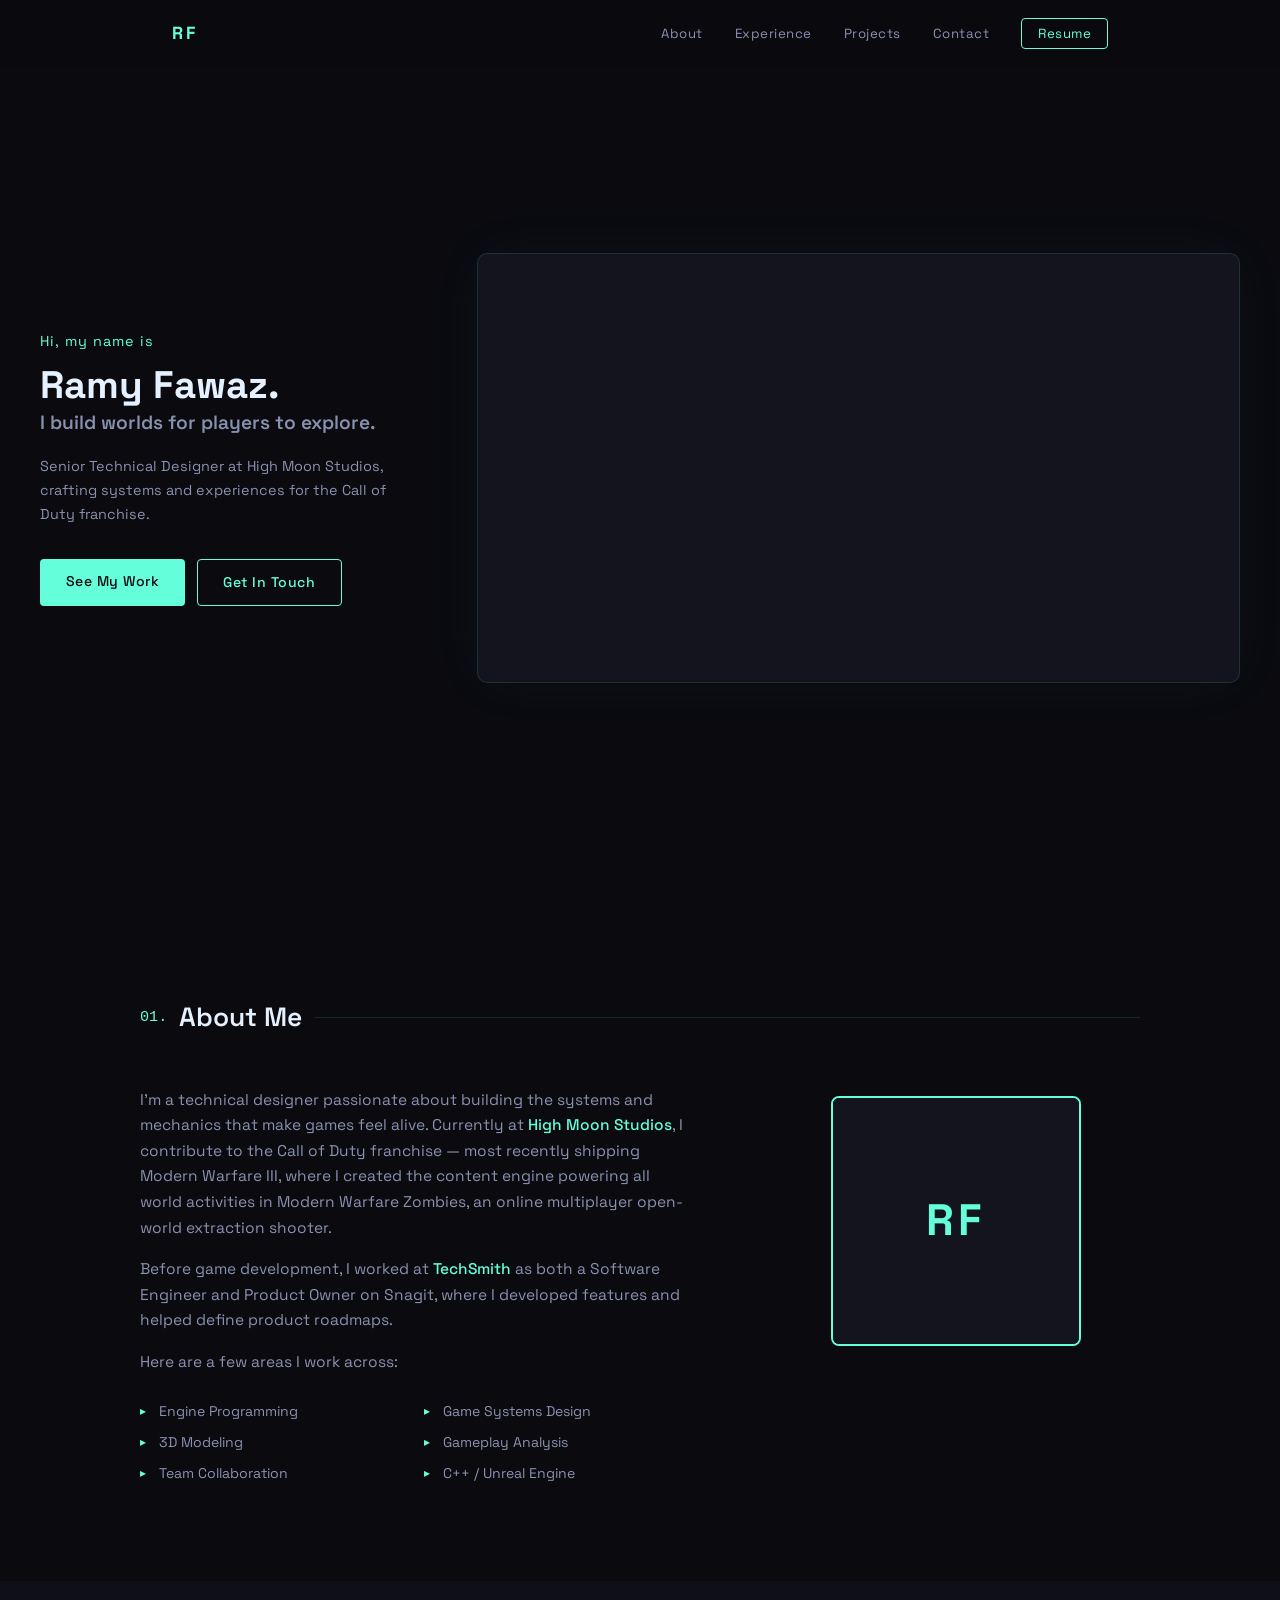
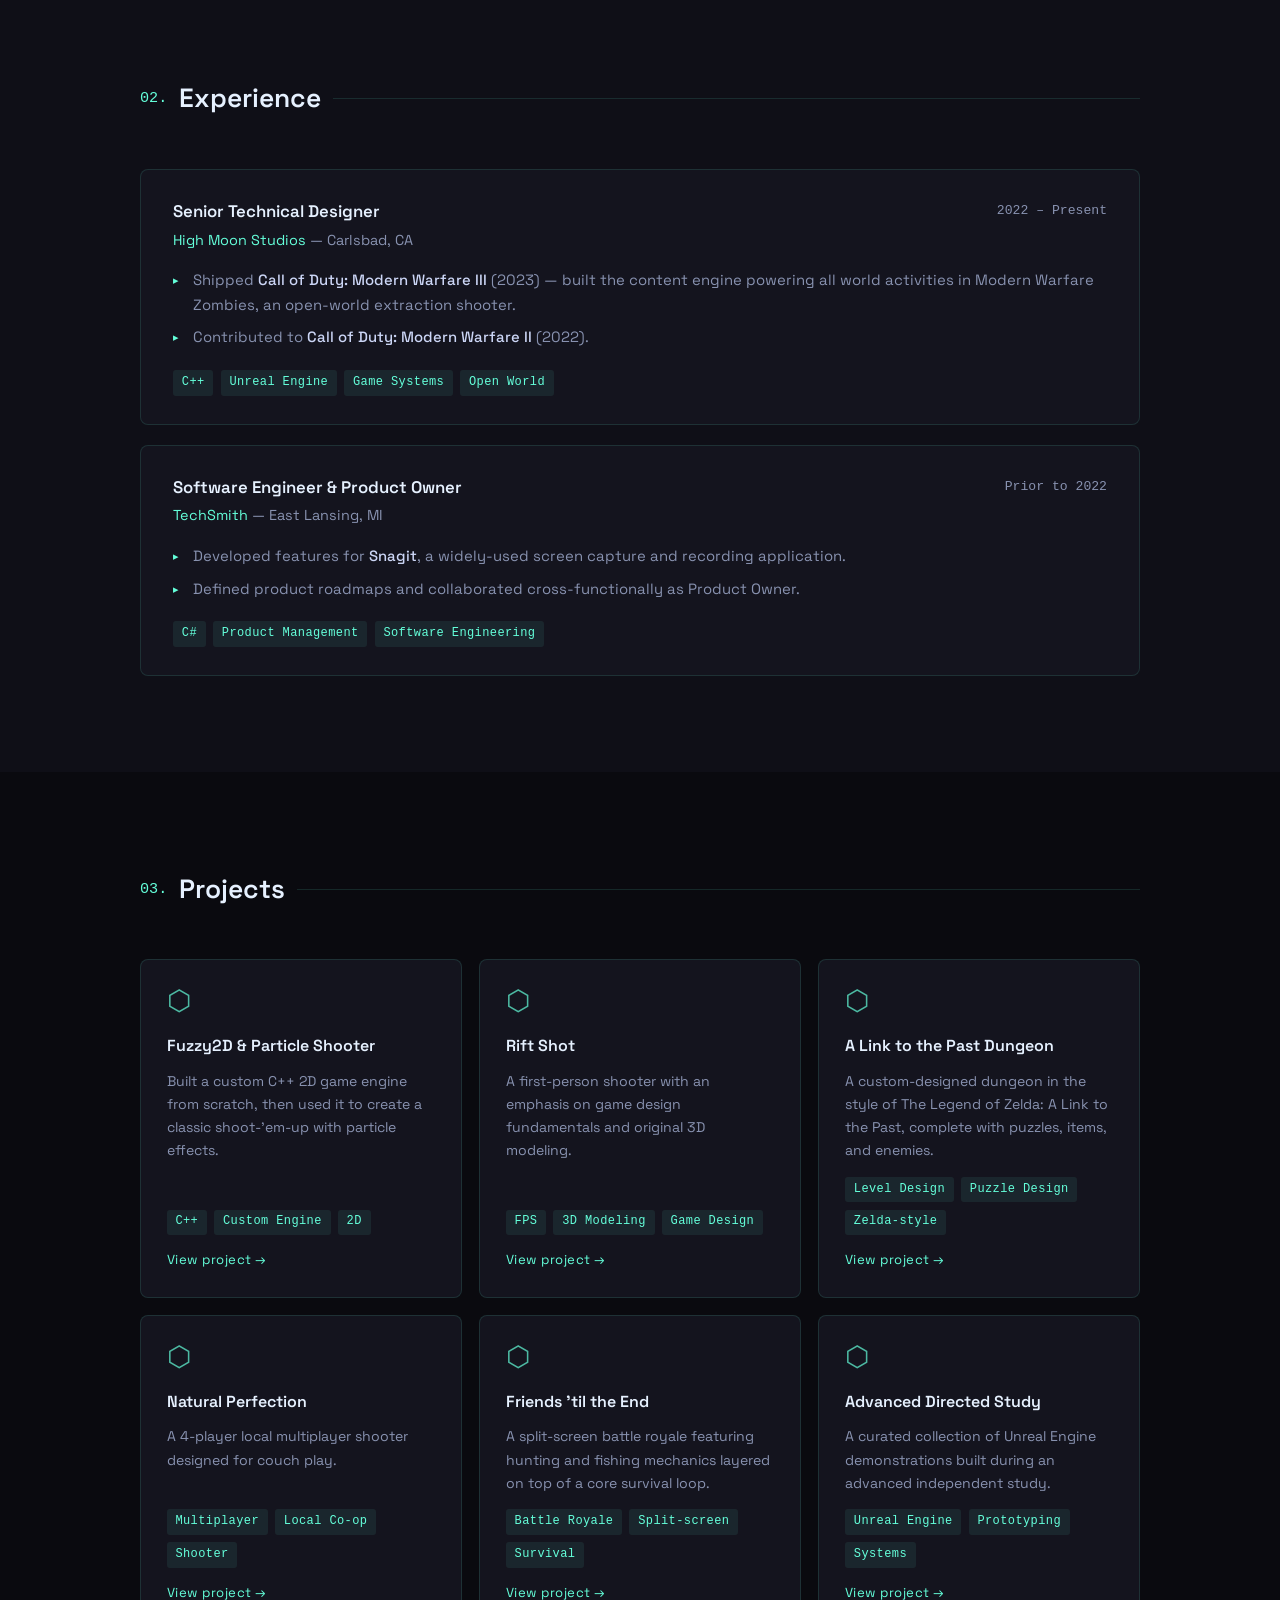
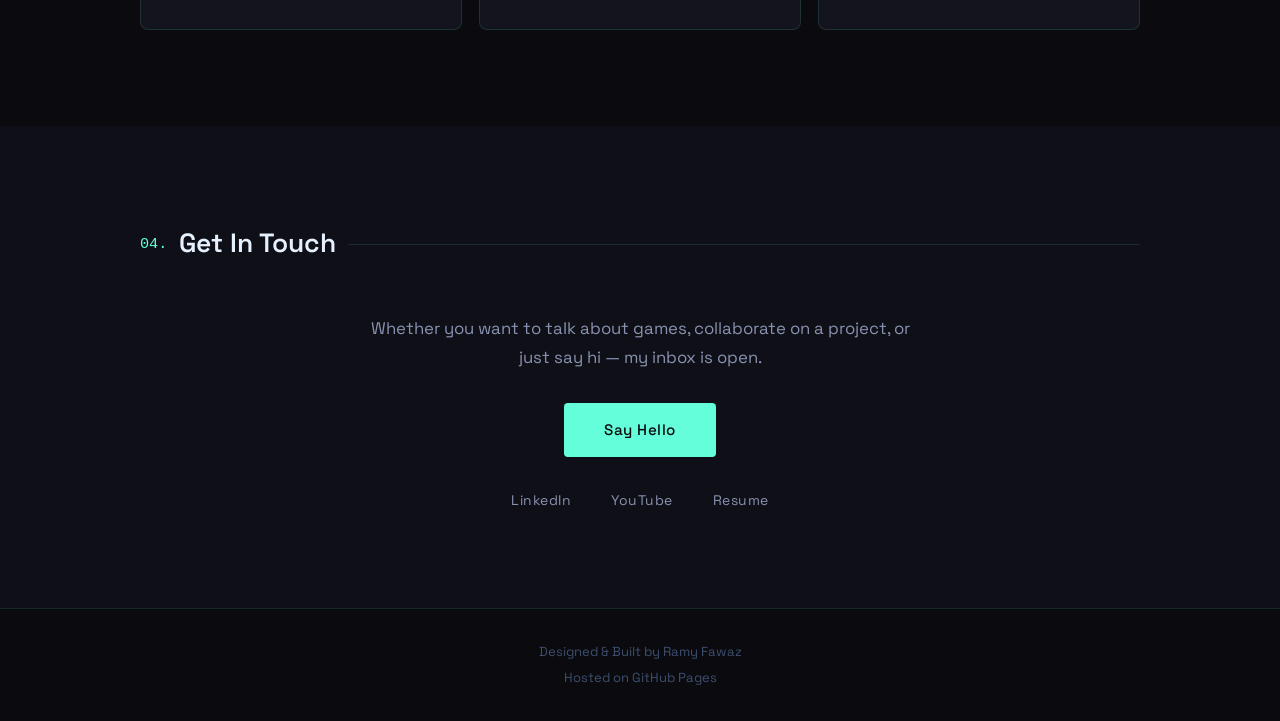
==== index.html @ c9adcb61 "Swap hero video to Link to the Past playthrough" ====
<!DOCTYPE html>
<html lang="en">
<head>
  <meta charset="UTF-8" />
  <meta name="viewport" content="width=device-width, initial-scale=1.0" />
  <title>Ramy Fawaz — Technical Designer</title>
  <meta name="description" content="Senior Technical Designer at High Moon Studios. Call of Duty franchise contributor. Game systems, technical design, and interactive experiences." />
  <link rel="preconnect" href="https://fonts.googleapis.com" />
  <link rel="preconnect" href="https://fonts.gstatic.com" crossorigin />
  <link href="https://fonts.googleapis.com/css2?family=Space+Grotesk:wght@300;400;500;600;700&display=swap" rel="stylesheet" />
  <link rel="stylesheet" href="style.css" />
</head>
<body>

  <!-- ===== NAV ===== -->
  <nav id="navbar">
    <div class="nav-inner">
      <a href="#hero" class="nav-logo">RF</a>
      <ul class="nav-links">
        <li><a href="#about">About</a></li>
        <li><a href="#experience">Experience</a></li>
        <li><a href="#projects">Projects</a></li>
        <li><a href="#contact">Contact</a></li>
        <li><a href="YOUR_RESUME_LINK_HERE" class="nav-resume" target="_blank" rel="noopener">Resume</a></li>
      </ul>
      <button class="nav-toggle" aria-label="Toggle navigation menu">
        <span></span><span></span><span></span>
      </button>
    </div>
  </nav>

  <!-- ===== HERO ===== -->
  <section id="hero">
    <div class="hero-inner">

      <div class="hero-text">
        <p class="hero-intro">Hi, my name is</p>
        <h1 class="hero-name">Ramy Fawaz.</h1>
        <h2 class="hero-tagline">I build worlds for players to explore.</h2>
        <p class="hero-bio">
          Senior Technical Designer at High Moon Studios, crafting systems and experiences
          for the Call of Duty franchise.
        </p>
        <div class="hero-cta">
          <a href="#projects" class="btn btn-primary">See My Work</a>
          <a href="#contact" class="btn btn-outline">Get In Touch</a>
        </div>
      </div>

      <div class="hero-video-wrap">
        <div class="video-embed-wrap">
          <iframe
            src="https://www.youtube.com/embed/9mqdk6py-Ig?autoplay=1&mute=1&loop=1&playlist=9mqdk6py-Ig&controls=0&rel=0&playsinline=1"
            allow="autoplay; encrypted-media"
            allowfullscreen
            frameborder="0"
            title="Game Reel">
          </iframe>
        </div>
      </div>

    </div>
  </section>

  <!-- ===== ABOUT ===== -->
  <section id="about">
    <div class="container">
      <h2 class="section-title"><span class="section-num">01.</span> About Me</h2>
      <div class="about-grid">
        <div class="about-text">
          <p>
            I'm a technical designer passionate about building the systems and mechanics
            that make games feel alive. Currently at <strong>High Moon Studios</strong>,
            I contribute to the Call of Duty franchise — most recently shipping
            Modern Warfare III, where I created the content engine powering all world
            activities in Modern Warfare Zombies, an online multiplayer open-world
            extraction shooter.
          </p>
          <p>
            Before game development, I worked at <strong>TechSmith</strong> as both a
            Software Engineer and Product Owner on Snagit, where I developed features
            and helped define product roadmaps.
          </p>
          <p>Here are a few areas I work across:</p>
          <ul class="skills-list">
            <li>Engine Programming</li>
            <li>Game Systems Design</li>
            <li>3D Modeling</li>
            <li>Gameplay Analysis</li>
            <li>Team Collaboration</li>
            <li>C++ / Unreal Engine</li>
          </ul>
        </div>
        <div class="about-image-wrap">
          <div class="image-frame">
            <!-- Replace src with your actual photo path, e.g. images/profile.jpg -->
            <div class="image-fallback">RF</div>
          </div>
        </div>
      </div>
    </div>
  </section>

  <!-- ===== EXPERIENCE ===== -->
  <section id="experience">
    <div class="container">
      <h2 class="section-title"><span class="section-num">02.</span> Experience</h2>
      <div class="experience-list">

        <div class="experience-card">
          <div class="exp-header">
            <div>
              <h3 class="exp-title">Senior Technical Designer</h3>
              <p class="exp-company">High Moon Studios <span class="exp-location">— Carlsbad, CA</span></p>
            </div>
            <span class="exp-date">2022 – Present</span>
          </div>
          <ul class="exp-details">
            <li>
              Shipped <strong>Call of Duty: Modern Warfare III</strong> (2023) — built the content
              engine powering all world activities in Modern Warfare Zombies, an open-world
              extraction shooter.
            </li>
            <li>
              Contributed to <strong>Call of Duty: Modern Warfare II</strong> (2022).
            </li>
          </ul>
          <div class="exp-tags">
            <span>C++</span>
            <span>Unreal Engine</span>
            <span>Game Systems</span>
            <span>Open World</span>
          </div>
        </div>

        <div class="experience-card">
          <div class="exp-header">
            <div>
              <h3 class="exp-title">Software Engineer &amp; Product Owner</h3>
              <p class="exp-company">TechSmith <span class="exp-location">— East Lansing, MI</span></p>
            </div>
            <span class="exp-date">Prior to 2022</span>
          </div>
          <ul class="exp-details">
            <li>
              Developed features for <strong>Snagit</strong>, a widely-used screen capture
              and recording application.
            </li>
            <li>
              Defined product roadmaps and collaborated cross-functionally as Product Owner.
            </li>
          </ul>
          <div class="exp-tags">
            <span>C#</span>
            <span>Product Management</span>
            <span>Software Engineering</span>
          </div>
        </div>

      </div>
    </div>
  </section>

  <!-- ===== PROJECTS ===== -->
  <section id="projects">
    <div class="container">
      <h2 class="section-title"><span class="section-num">03.</span> Projects</h2>
      <div class="projects-grid">

        <div class="project-card">
          <div class="project-top">
            <span class="project-icon">⬡</span>
          </div>
          <h3 class="project-title">Fuzzy2D &amp; Particle Shooter</h3>
          <p class="project-desc">
            Built a custom C++ 2D game engine from scratch, then used it to create a
            classic shoot-'em-up with particle effects.
          </p>
          <div class="project-tags">
            <span>C++</span><span>Custom Engine</span><span>2D</span>
          </div>
          <a href="projects/fuzzy2d.html" class="project-link">View project →</a>
        </div>

        <div class="project-card">
          <div class="project-top">
            <span class="project-icon">⬡</span>
          </div>
          <h3 class="project-title">Rift Shot</h3>
          <p class="project-desc">
            A first-person shooter with an emphasis on game design fundamentals
            and original 3D modeling.
          </p>
          <div class="project-tags">
            <span>FPS</span><span>3D Modeling</span><span>Game Design</span>
          </div>
          <a href="projects/rift-shot.html" class="project-link">View project →</a>
        </div>

        <div class="project-card">
          <div class="project-top">
            <span class="project-icon">⬡</span>
          </div>
          <h3 class="project-title">A Link to the Past Dungeon</h3>
          <p class="project-desc">
            A custom-designed dungeon in the style of The Legend of Zelda: A Link to the
            Past, complete with puzzles, items, and enemies.
          </p>
          <div class="project-tags">
            <span>Level Design</span><span>Puzzle Design</span><span>Zelda-style</span>
          </div>
          <a href="projects/link-to-the-past.html" class="project-link">View project →</a>
        </div>

        <div class="project-card">
          <div class="project-top">
            <span class="project-icon">⬡</span>
          </div>
          <h3 class="project-title">Natural Perfection</h3>
          <p class="project-desc">
            A 4-player local multiplayer shooter designed for couch play.
          </p>
          <div class="project-tags">
            <span>Multiplayer</span><span>Local Co-op</span><span>Shooter</span>
          </div>
          <a href="projects/natural-perfection.html" class="project-link">View project →</a>
        </div>

        <div class="project-card">
          <div class="project-top">
            <span class="project-icon">⬡</span>
          </div>
          <h3 class="project-title">Friends 'til the End</h3>
          <p class="project-desc">
            A split-screen battle royale featuring hunting and fishing mechanics layered
            on top of a core survival loop.
          </p>
          <div class="project-tags">
            <span>Battle Royale</span><span>Split-screen</span><span>Survival</span>
          </div>
          <a href="projects/friends-til-the-end.html" class="project-link">View project →</a>
        </div>

        <div class="project-card">
          <div class="project-top">
            <span class="project-icon">⬡</span>
          </div>
          <h3 class="project-title">Advanced Directed Study</h3>
          <p class="project-desc">
            A curated collection of Unreal Engine demonstrations built during an
            advanced independent study.
          </p>
          <div class="project-tags">
            <span>Unreal Engine</span><span>Prototyping</span><span>Systems</span>
          </div>
          <a href="projects/advanced-directed-study.html" class="project-link">View project →</a>
        </div>

      </div>
    </div>
  </section>

  <!-- ===== CONTACT ===== -->
  <section id="contact">
    <div class="container">
      <h2 class="section-title"><span class="section-num">04.</span> Get In Touch</h2>
      <div class="contact-inner">
        <p class="contact-text">
          Whether you want to talk about games, collaborate on a project, or just say
          hi — my inbox is open.
        </p>
        <a href="mailto:email@ramyfawaz.com" class="btn btn-primary btn-large">Say Hello</a>
        <div class="contact-links">
          <a href="YOUR_LINKEDIN_URL_HERE" target="_blank" rel="noopener">LinkedIn</a>
          <a href="YOUR_YOUTUBE_URL_HERE" target="_blank" rel="noopener">YouTube</a>
          <a href="YOUR_RESUME_LINK_HERE" target="_blank" rel="noopener">Resume</a>
        </div>
      </div>
    </div>
  </section>

  <!-- ===== FOOTER ===== -->
  <footer>
    <p>Designed &amp; Built by Ramy Fawaz</p>
    <p class="footer-sub">Hosted on GitHub Pages</p>
  </footer>

  <script src="script.js"></script>
</body>
</html>
---- style.css ----
/* ===== Reset & Base ===== */
*, *::before, *::after {
  box-sizing: border-box;
  margin: 0;
  padding: 0;
}

:root {
  --bg:           #0a0a0f;
  --bg-surface:   #0f0f17;
  --bg-card:      #14141e;
  --accent:       #64ffda;
  --accent-dim:   rgba(100, 255, 218, 0.08);
  --text-primary: #ccd6f6;
  --text-muted:   #8892b0;
  --text-dim:     #3d4f6e;
  --border:       rgba(100, 255, 218, 0.12);
  --font:         'Space Grotesk', sans-serif;
  --nav-h:        68px;
  --ease:         0.25s cubic-bezier(0.4, 0, 0.2, 1);
  --max-w:        1000px;
}

html {
  scroll-behavior: smooth;
}

body {
  background: var(--bg);
  color: var(--text-primary);
  font-family: var(--font);
  line-height: 1.65;
  -webkit-font-smoothing: antialiased;
}

a { color: inherit; text-decoration: none; }
ul { list-style: none; }

/* ===== Navbar ===== */
#navbar {
  position: fixed;
  inset: 0 0 auto 0;
  height: var(--nav-h);
  z-index: 200;
  background: rgba(10, 10, 15, 0.82);
  backdrop-filter: blur(14px);
  -webkit-backdrop-filter: blur(14px);
  border-bottom: 1px solid transparent;
  transition: border-color var(--ease);
}

#navbar.scrolled {
  border-bottom-color: var(--border);
}

.nav-inner {
  max-width: var(--max-w);
  margin: 0 auto;
  padding: 0 2rem;
  height: 100%;
  display: flex;
  align-items: center;
  justify-content: space-between;
}

.nav-logo {
  font-size: 1.1rem;
  font-weight: 700;
  color: var(--accent);
  letter-spacing: 3px;
}

.nav-links {
  display: flex;
  align-items: center;
  gap: 2rem;
}

.nav-links a {
  font-size: 0.83rem;
  color: var(--text-muted);
  letter-spacing: 0.5px;
  transition: color var(--ease);
}

.nav-links a:hover {
  color: var(--accent);
}

.nav-resume {
  border: 1px solid var(--accent) !important;
  color: var(--accent) !important;
  padding: 0.38rem 1rem;
  border-radius: 4px;
  transition: background var(--ease) !important;
}

.nav-resume:hover {
  background: var(--accent-dim) !important;
}

/* Mobile toggle */
.nav-toggle {
  display: none;
  flex-direction: column;
  gap: 5px;
  background: none;
  border: none;
  cursor: pointer;
  padding: 6px;
}

.nav-toggle span {
  display: block;
  width: 22px;
  height: 2px;
  background: var(--accent);
  border-radius: 2px;
  transition: var(--ease);
}

/* ===== Hero ===== */
#hero {
  min-height: 100vh;
  display: flex;
  align-items: center;
  padding: calc(var(--nav-h) + 3rem) 2rem 5rem;
}

.hero-inner {
  max-width: 1200px;
  margin: 0 auto;
  width: 100%;
  display: grid;
  grid-template-columns: 1fr 2fr;
  gap: 3.5rem;
  align-items: center;
}

.hero-intro {
  color: var(--accent);
  font-size: 0.9rem;
  font-weight: 400;
  margin-bottom: 0.75rem;
  letter-spacing: 1px;
}

.hero-name {
  font-size: clamp(1.75rem, 3vw, 2.75rem);
  font-weight: 700;
  color: #e6f1ff;
  line-height: 1.05;
  margin-bottom: 0.3rem;
}

.hero-tagline {
  font-size: clamp(0.95rem, 1.5vw, 1.25rem);
  font-weight: 600;
  color: var(--text-muted);
  line-height: 1.3;
  margin-bottom: 1.25rem;
}

.hero-bio {
  color: var(--text-muted);
  font-size: 0.9rem;
  margin-bottom: 2rem;
  line-height: 1.65;
}

.hero-cta {
  display: flex;
  gap: 0.75rem;
  flex-wrap: wrap;
}

/* Video panel */
.hero-video-wrap {
  border-radius: 10px;
  overflow: hidden;
  border: 1px solid var(--border);
  box-shadow: 0 0 60px rgba(100, 255, 218, 0.04);
  background: var(--bg-card);
}

.hero-video-wrap video {
  width: 100%;
  height: 100%;
  object-fit: cover;
  display: block;
}

.video-embed-wrap {
  position: relative;
  aspect-ratio: 16 / 9;
}

.video-embed-wrap iframe {
  position: absolute;
  inset: 0;
  width: 100%;
  height: 100%;
  border: none;
  display: block;
}

.video-placeholder {
  aspect-ratio: 16 / 9;
  display: flex;
  flex-direction: column;
  align-items: center;
  justify-content: center;
  gap: 0.75rem;
  background: repeating-linear-gradient(
    45deg,
    var(--bg-card),
    var(--bg-card) 10px,
    rgba(100, 255, 218, 0.015) 10px,
    rgba(100, 255, 218, 0.015) 20px
  );
}

.video-play-icon {
  font-size: 2.5rem;
  color: var(--accent);
  opacity: 0.4;
}

.video-label {
  color: var(--text-muted);
  font-size: 0.95rem;
  font-weight: 600;
  letter-spacing: 1px;
}

.video-sub {
  color: var(--text-dim);
  font-size: 0.75rem;
  font-family: monospace;
  letter-spacing: 1px;
}

/* ===== Buttons ===== */
.btn {
  display: inline-block;
  padding: 0.7rem 1.6rem;
  border-radius: 4px;
  font-family: var(--font);
  font-size: 0.88rem;
  font-weight: 500;
  letter-spacing: 0.5px;
  cursor: pointer;
  transition: all var(--ease);
}

.btn-primary {
  background: var(--accent);
  color: var(--bg);
}

.btn-primary:hover {
  background: transparent;
  color: var(--accent);
  box-shadow: inset 0 0 0 1px var(--accent);
}

.btn-outline {
  border: 1px solid var(--accent);
  color: var(--accent);
}

.btn-outline:hover {
  background: var(--accent-dim);
}

.btn-large {
  padding: 0.9rem 2.5rem;
  font-size: 0.95rem;
}

/* ===== Section scaffold ===== */
section {
  padding: 6rem 2rem;
}

.container {
  max-width: var(--max-w);
  margin: 0 auto;
}

.section-title {
  font-size: 1.65rem;
  font-weight: 600;
  color: #e6f1ff;
  margin-bottom: 3rem;
  display: flex;
  align-items: center;
  gap: 0.75rem;
  white-space: nowrap;
}

.section-title::after {
  content: '';
  display: block;
  height: 1px;
  background: var(--border);
  flex: 1;
  min-width: 60px;
}

.section-num {
  color: var(--accent);
  font-size: 0.95rem;
  font-weight: 400;
  font-family: monospace;
}

/* ===== About ===== */
.about-grid {
  display: grid;
  grid-template-columns: 3fr 2fr;
  gap: 5rem;
  align-items: start;
}

.about-text p {
  color: var(--text-muted);
  margin-bottom: 1rem;
  font-size: 0.97rem;
}

.about-text strong {
  color: var(--accent);
  font-weight: 500;
}

.skills-list {
  display: grid;
  grid-template-columns: 1fr 1fr;
  gap: 0.5rem 1rem;
  margin-top: 1.5rem;
}

.skills-list li {
  color: var(--text-muted);
  font-size: 0.88rem;
  padding-left: 1.2rem;
  position: relative;
}

.skills-list li::before {
  content: '▸';
  color: var(--accent);
  position: absolute;
  left: 0;
  top: 2px;
  font-size: 0.72rem;
}

.about-image-wrap {
  display: flex;
  justify-content: center;
  padding-top: 0.5rem;
}

.image-frame {
  width: 250px;
  height: 250px;
  border-radius: 8px;
  border: 2px solid var(--accent);
  overflow: hidden;
  position: relative;
}

/* When you add a real photo: <img src="images/profile.jpg" alt="Ramy Fawaz" /> */
.image-frame img {
  width: 100%;
  height: 100%;
  object-fit: cover;
  display: block;
}

.image-fallback {
  width: 100%;
  height: 100%;
  display: flex;
  align-items: center;
  justify-content: center;
  background: var(--bg-card);
  font-size: 2.75rem;
  font-weight: 700;
  color: var(--accent);
  letter-spacing: 4px;
}

/* ===== Experience ===== */
#experience {
  background: var(--bg-surface);
}

.experience-list {
  display: flex;
  flex-direction: column;
  gap: 1.25rem;
}

.experience-card {
  background: var(--bg-card);
  border: 1px solid var(--border);
  border-radius: 8px;
  padding: 1.75rem 2rem;
  transition: border-color var(--ease), transform var(--ease);
}

.experience-card:hover {
  border-color: var(--accent);
  transform: translateY(-2px);
}

.exp-header {
  display: flex;
  justify-content: space-between;
  align-items: flex-start;
  gap: 1rem;
  margin-bottom: 1rem;
}

.exp-title {
  font-size: 1.05rem;
  font-weight: 600;
  color: #e6f1ff;
  margin-bottom: 0.2rem;
}

.exp-company {
  color: var(--accent);
  font-size: 0.9rem;
}

.exp-location {
  color: var(--text-muted);
}

.exp-date {
  color: var(--text-muted);
  font-size: 0.82rem;
  font-family: monospace;
  white-space: nowrap;
  flex-shrink: 0;
  padding-top: 2px;
}

.exp-details {
  margin-bottom: 1.25rem;
}

.exp-details li {
  color: var(--text-muted);
  font-size: 0.93rem;
  margin-bottom: 0.5rem;
  padding-left: 1.25rem;
  position: relative;
}

.exp-details li::before {
  content: '▸';
  color: var(--accent);
  position: absolute;
  left: 0;
  top: 3px;
  font-size: 0.7rem;
}

.exp-details strong {
  color: var(--text-primary);
  font-weight: 500;
}

.exp-tags,
.project-tags {
  display: flex;
  flex-wrap: wrap;
  gap: 0.45rem;
}

.exp-tags span,
.project-tags span {
  font-size: 0.75rem;
  color: var(--accent);
  background: var(--accent-dim);
  padding: 0.18rem 0.55rem;
  border-radius: 3px;
  font-family: monospace;
  letter-spacing: 0.4px;
}

/* ===== Projects ===== */
.projects-grid {
  display: grid;
  grid-template-columns: repeat(auto-fill, minmax(280px, 1fr));
  gap: 1.1rem;
}

.project-card {
  background: var(--bg-card);
  border: 1px solid var(--border);
  border-radius: 8px;
  padding: 1.6rem;
  display: flex;
  flex-direction: column;
  gap: 0.65rem;
  transition: border-color var(--ease), transform var(--ease);
}

.project-card:hover {
  border-color: var(--accent);
  transform: translateY(-4px);
}

.project-top {
  margin-bottom: 0.25rem;
}

.project-icon {
  font-size: 1.75rem;
  color: var(--accent);
  line-height: 1;
  opacity: 0.7;
}

.project-title {
  font-size: 1rem;
  font-weight: 600;
  color: #e6f1ff;
}

.project-desc {
  color: var(--text-muted);
  font-size: 0.88rem;
  line-height: 1.65;
  flex: 1;
}

.project-tags {
  margin-top: auto;
  padding-top: 0.25rem;
}

/* ===== Contact ===== */
#contact {
  background: var(--bg-surface);
}

.contact-inner {
  text-align: center;
  max-width: 540px;
  margin: 0 auto;
}

.contact-text {
  color: var(--text-muted);
  font-size: 1.05rem;
  margin-bottom: 2rem;
  line-height: 1.7;
}

.contact-links {
  display: flex;
  justify-content: center;
  gap: 2.5rem;
  margin-top: 2rem;
}

.contact-links a {
  color: var(--text-muted);
  font-size: 0.87rem;
  letter-spacing: 0.5px;
  transition: color var(--ease);
}

.contact-links a:hover {
  color: var(--accent);
}

/* ===== Footer ===== */
footer {
  text-align: center;
  padding: 2rem;
  border-top: 1px solid var(--border);
}

footer p {
  color: var(--text-dim);
  font-size: 0.82rem;
}

.footer-sub {
  margin-top: 0.3rem;
}

/* ===== Project card link ===== */
.project-link {
  display: inline-block;
  margin-top: 0.25rem;
  font-size: 0.82rem;
  color: var(--accent);
  letter-spacing: 0.5px;
  transition: opacity var(--ease);
}

.project-link:hover {
  opacity: 0.7;
}

/* ===== Project detail pages ===== */
.project-hero {
  padding: calc(var(--nav-h) + 4rem) 2rem 3rem;
  background: var(--bg-surface);
  border-bottom: 1px solid var(--border);
}

.back-link {
  display: inline-block;
  color: var(--accent);
  font-size: 0.85rem;
  margin-bottom: 1.5rem;
  transition: opacity var(--ease);
  letter-spacing: 0.3px;
}

.back-link:hover {
  opacity: 0.7;
}

.proj-hero-title {
  font-size: clamp(2rem, 6vw, 3.5rem);
  font-weight: 700;
  color: #e6f1ff;
  margin-bottom: 1rem;
  line-height: 1.1;
}

.project-body {
  padding: 4rem 2rem 6rem;
}

.proj-layout {
  display: grid;
  grid-template-columns: 1fr 260px;
  gap: 4rem;
  align-items: start;
}

.proj-section {
  margin-bottom: 3rem;
}

.proj-section h2 {
  font-size: 1.1rem;
  font-weight: 600;
  color: #e6f1ff;
  margin-bottom: 1rem;
  padding-bottom: 0.5rem;
  border-bottom: 1px solid var(--border);
}

.proj-section p {
  color: var(--text-muted);
  font-size: 0.97rem;
  margin-bottom: 0.75rem;
  line-height: 1.7;
}

.proj-section ul {
  list-style: none;
  display: flex;
  flex-direction: column;
  gap: 0.5rem;
}

.proj-section ul li {
  color: var(--text-muted);
  font-size: 0.93rem;
  padding-left: 1.2rem;
  position: relative;
}

.proj-section ul li::before {
  content: '▸';
  color: var(--accent);
  position: absolute;
  left: 0;
  top: 2px;
  font-size: 0.7rem;
}

/* Media placeholder */
.media-grid {
  display: grid;
  grid-template-columns: repeat(auto-fill, minmax(260px, 1fr));
  gap: 1rem;
}

.media-item {
  background: var(--bg-card);
  border: 1px dashed var(--border);
  border-radius: 6px;
  aspect-ratio: 16 / 9;
  display: flex;
  align-items: center;
  justify-content: center;
  color: var(--text-dim);
  font-size: 0.82rem;
  font-family: monospace;
}

/* Sidebar */
.proj-sidebar {
  position: sticky;
  top: calc(var(--nav-h) + 2rem);
}

.sidebar-block {
  background: var(--bg-card);
  border: 1px solid var(--border);
  border-radius: 8px;
  padding: 1.25rem 1.5rem;
  margin-bottom: 1rem;
}

.sidebar-block h3 {
  font-size: 0.78rem;
  font-weight: 600;
  color: var(--accent);
  text-transform: uppercase;
  letter-spacing: 1.5px;
  margin-bottom: 0.75rem;
}

.sidebar-block ul {
  display: flex;
  flex-direction: column;
  gap: 0.4rem;
}

.sidebar-block ul li {
  color: var(--text-muted);
  font-size: 0.88rem;
}

.sidebar-block ul li a {
  color: var(--text-muted);
  transition: color var(--ease);
}

.sidebar-block ul li a:hover {
  color: var(--accent);
}

.sidebar-tags {
  display: flex;
  flex-wrap: wrap;
  gap: 0.4rem;
}

@media (max-width: 768px) {
  .proj-layout {
    grid-template-columns: 1fr;
    gap: 2.5rem;
  }

  .proj-sidebar {
    position: static;
    order: -1;
  }
}

/* ===== Responsive ===== */
@media (max-width: 768px) {
  .nav-links {
    display: none;
    position: fixed;
    top: var(--nav-h);
    left: 0;
    right: 0;
    background: rgba(10, 10, 15, 0.97);
    flex-direction: column;
    padding: 2rem 1.5rem;
    gap: 1.5rem;
    border-bottom: 1px solid var(--border);
  }

  .nav-links.open {
    display: flex;
  }

  .nav-toggle {
    display: flex;
  }

  .about-grid {
    grid-template-columns: 1fr;
    gap: 2.5rem;
  }

  .about-image-wrap {
    order: -1;
  }

  .image-frame {
    width: 180px;
    height: 180px;
  }

  .exp-header {
    flex-direction: column;
    gap: 0.3rem;
  }

  section {
    padding: 4rem 1.5rem;
  }

  .hero-inner {
    grid-template-columns: 1fr;
    gap: 2rem;
  }

  .hero-video-wrap {
    order: -1;
  }

  #hero {
    padding-top: calc(var(--nav-h) + 2rem);
  }
}

@media (max-width: 480px) {
  .projects-grid {
    grid-template-columns: 1fr;
  }

  .skills-list {
    grid-template-columns: 1fr;
  }

  .contact-links {
    flex-wrap: wrap;
    gap: 1.25rem;
  }
}
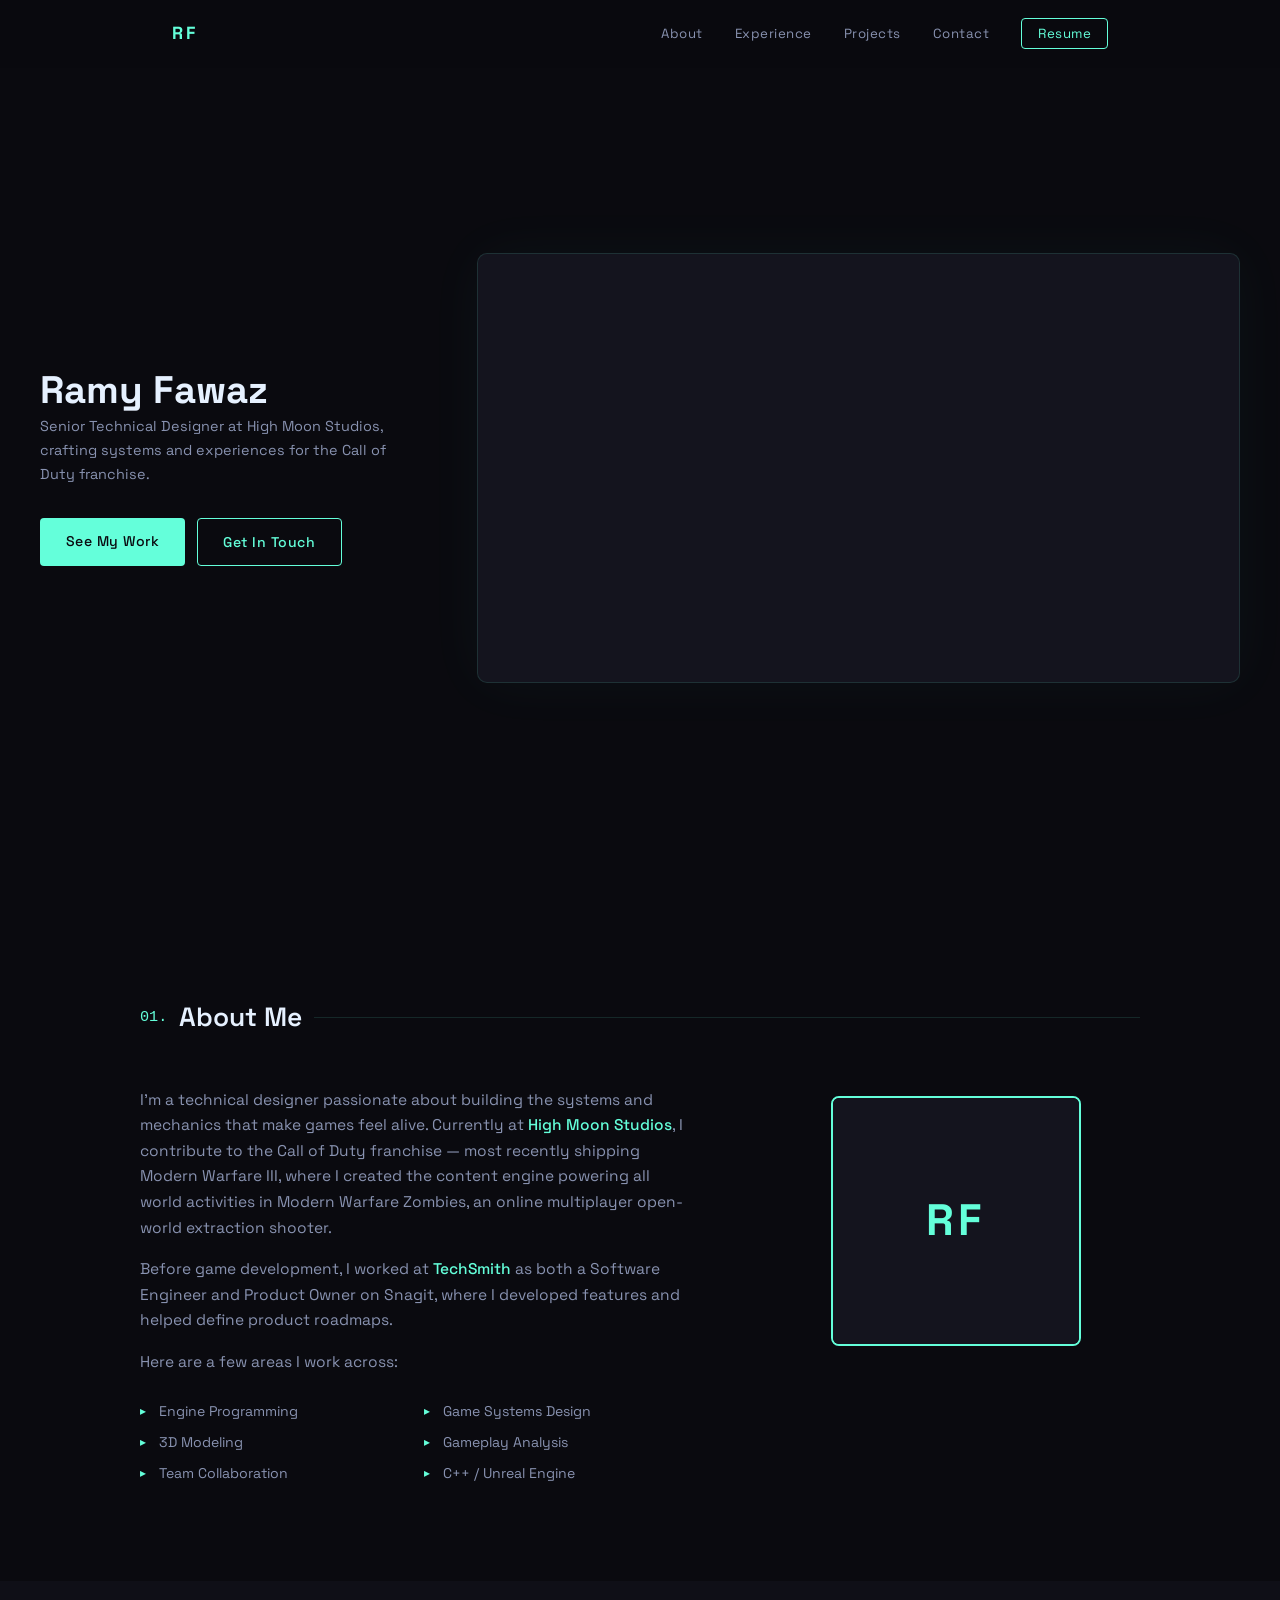
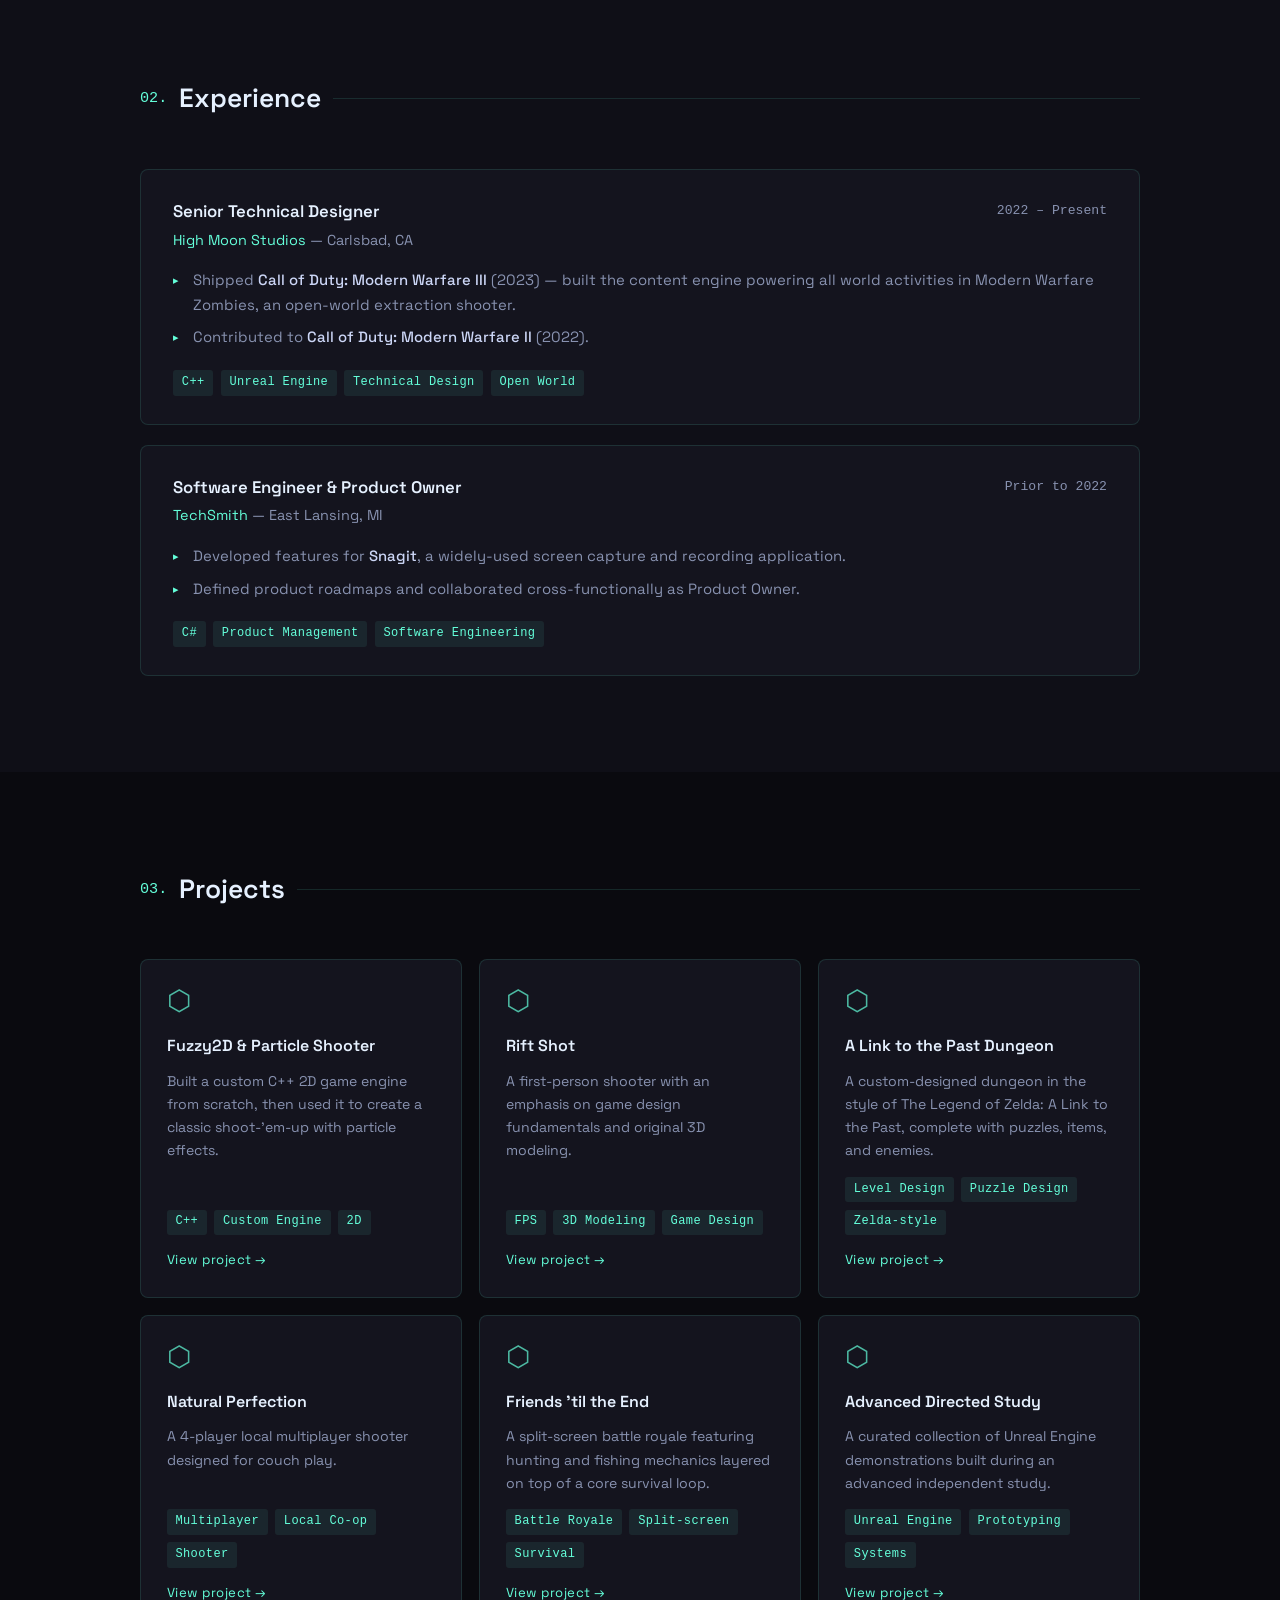
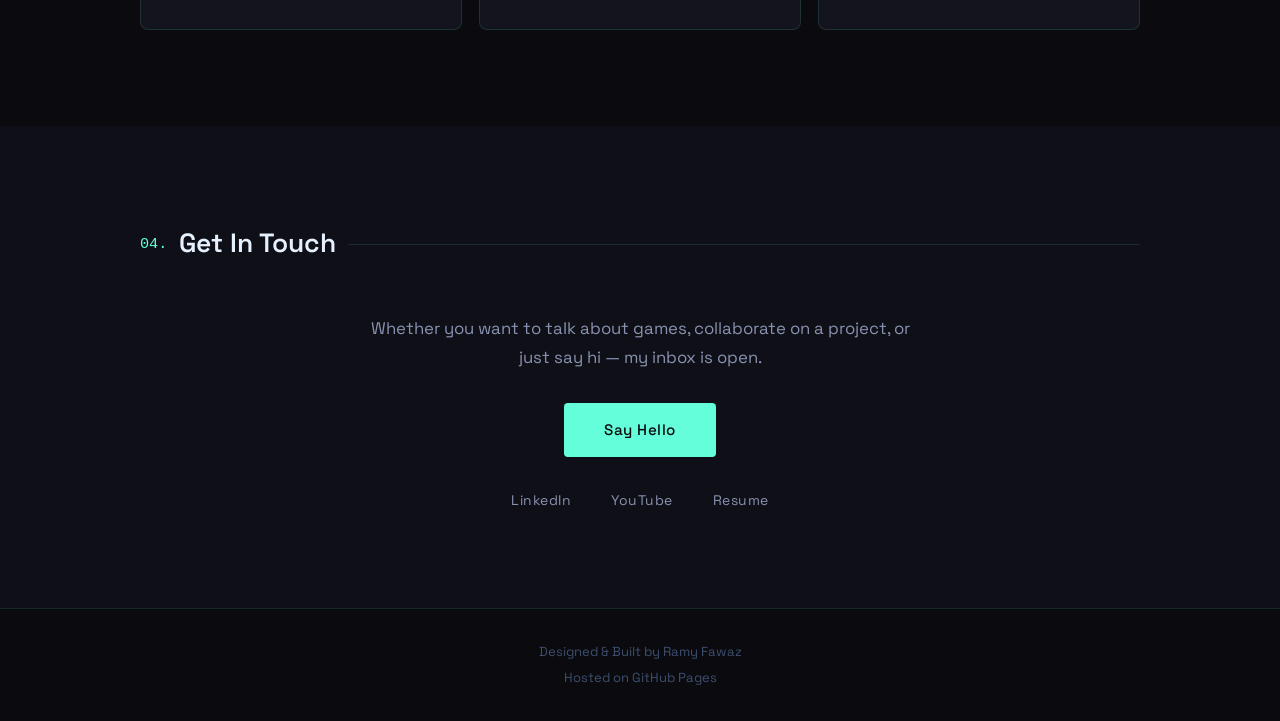
==== commit fdb995b9: "Add content.js for easy text editing, wire real links, remove hero intro/tagline" ====
--- a/index.html
+++ b/index.html
@@ -21,7 +21,7 @@
         <li><a href="#experience">Experience</a></li>
         <li><a href="#projects">Projects</a></li>
         <li><a href="#contact">Contact</a></li>
-        <li><a href="YOUR_RESUME_LINK_HERE" class="nav-resume" target="_blank" rel="noopener">Resume</a></li>
+        <li><a href="#" id="nav-resume" class="nav-resume" target="_blank" rel="noopener">Resume</a></li>
       </ul>
       <button class="nav-toggle" aria-label="Toggle navigation menu">
         <span></span><span></span><span></span>
@@ -34,13 +34,10 @@
     <div class="hero-inner">
 
       <div class="hero-text">
-        <p class="hero-intro">Hi, my name is</p>
-        <h1 class="hero-name">Ramy Fawaz.</h1>
-        <h2 class="hero-tagline">I build worlds for players to explore.</h2>
-        <p class="hero-bio">
-          Senior Technical Designer at High Moon Studios, crafting systems and experiences
-          for the Call of Duty franchise.
-        </p>
+        <p class="hero-intro" id="hero-intro"></p>
+        <h1 class="hero-name" id="hero-name"></h1>
+        <h2 class="hero-tagline" id="hero-tagline"></h2>
+        <p class="hero-bio" id="hero-bio"></p>
         <div class="hero-cta">
           <a href="#projects" class="btn btn-primary">See My Work</a>
           <a href="#contact" class="btn btn-outline">Get In Touch</a>
@@ -68,32 +65,12 @@
       <h2 class="section-title"><span class="section-num">01.</span> About Me</h2>
       <div class="about-grid">
         <div class="about-text">
-          <p>
-            I'm a technical designer passionate about building the systems and mechanics
-            that make games feel alive. Currently at <strong>High Moon Studios</strong>,
-            I contribute to the Call of Duty franchise — most recently shipping
-            Modern Warfare III, where I created the content engine powering all world
-            activities in Modern Warfare Zombies, an online multiplayer open-world
-            extraction shooter.
-          </p>
-          <p>
-            Before game development, I worked at <strong>TechSmith</strong> as both a
-            Software Engineer and Product Owner on Snagit, where I developed features
-            and helped define product roadmaps.
-          </p>
-          <p>Here are a few areas I work across:</p>
-          <ul class="skills-list">
-            <li>Engine Programming</li>
-            <li>Game Systems Design</li>
-            <li>3D Modeling</li>
-            <li>Gameplay Analysis</li>
-            <li>Team Collaboration</li>
-            <li>C++ / Unreal Engine</li>
-          </ul>
+          <div id="about-paragraphs"></div>
+          <ul class="skills-list" id="about-skills"></ul>
         </div>
         <div class="about-image-wrap">
           <div class="image-frame">
-            <!-- Replace src with your actual photo path, e.g. images/profile.jpg -->
+            <!-- Replace with: <img src="images/profile.jpg" alt="Ramy Fawaz" /> -->
             <div class="image-fallback">RF</div>
           </div>
         </div>
@@ -105,59 +82,7 @@
   <section id="experience">
     <div class="container">
       <h2 class="section-title"><span class="section-num">02.</span> Experience</h2>
-      <div class="experience-list">
-
-        <div class="experience-card">
-          <div class="exp-header">
-            <div>
-              <h3 class="exp-title">Senior Technical Designer</h3>
-              <p class="exp-company">High Moon Studios <span class="exp-location">— Carlsbad, CA</span></p>
-            </div>
-            <span class="exp-date">2022 – Present</span>
-          </div>
-          <ul class="exp-details">
-            <li>
-              Shipped <strong>Call of Duty: Modern Warfare III</strong> (2023) — built the content
-              engine powering all world activities in Modern Warfare Zombies, an open-world
-              extraction shooter.
-            </li>
-            <li>
-              Contributed to <strong>Call of Duty: Modern Warfare II</strong> (2022).
-            </li>
-          </ul>
-          <div class="exp-tags">
-            <span>C++</span>
-            <span>Unreal Engine</span>
-            <span>Game Systems</span>
-            <span>Open World</span>
-          </div>
-        </div>
-
-        <div class="experience-card">
-          <div class="exp-header">
-            <div>
-              <h3 class="exp-title">Software Engineer &amp; Product Owner</h3>
-              <p class="exp-company">TechSmith <span class="exp-location">— East Lansing, MI</span></p>
-            </div>
-            <span class="exp-date">Prior to 2022</span>
-          </div>
-          <ul class="exp-details">
-            <li>
-              Developed features for <strong>Snagit</strong>, a widely-used screen capture
-              and recording application.
-            </li>
-            <li>
-              Defined product roadmaps and collaborated cross-functionally as Product Owner.
-            </li>
-          </ul>
-          <div class="exp-tags">
-            <span>C#</span>
-            <span>Product Management</span>
-            <span>Software Engineering</span>
-          </div>
-        </div>
-
-      </div>
+      <div class="experience-list" id="experience-list"></div>
     </div>
   </section>
 
@@ -165,98 +90,7 @@
   <section id="projects">
     <div class="container">
       <h2 class="section-title"><span class="section-num">03.</span> Projects</h2>
-      <div class="projects-grid">
-
-        <div class="project-card">
-          <div class="project-top">
-            <span class="project-icon">⬡</span>
-          </div>
-          <h3 class="project-title">Fuzzy2D &amp; Particle Shooter</h3>
-          <p class="project-desc">
-            Built a custom C++ 2D game engine from scratch, then used it to create a
-            classic shoot-'em-up with particle effects.
-          </p>
-          <div class="project-tags">
-            <span>C++</span><span>Custom Engine</span><span>2D</span>
-          </div>
-          <a href="projects/fuzzy2d.html" class="project-link">View project →</a>
-        </div>
-
-        <div class="project-card">
-          <div class="project-top">
-            <span class="project-icon">⬡</span>
-          </div>
-          <h3 class="project-title">Rift Shot</h3>
-          <p class="project-desc">
-            A first-person shooter with an emphasis on game design fundamentals
-            and original 3D modeling.
-          </p>
-          <div class="project-tags">
-            <span>FPS</span><span>3D Modeling</span><span>Game Design</span>
-          </div>
-          <a href="projects/rift-shot.html" class="project-link">View project →</a>
-        </div>
-
-        <div class="project-card">
-          <div class="project-top">
-            <span class="project-icon">⬡</span>
-          </div>
-          <h3 class="project-title">A Link to the Past Dungeon</h3>
-          <p class="project-desc">
-            A custom-designed dungeon in the style of The Legend of Zelda: A Link to the
-            Past, complete with puzzles, items, and enemies.
-          </p>
-          <div class="project-tags">
-            <span>Level Design</span><span>Puzzle Design</span><span>Zelda-style</span>
-          </div>
-          <a href="projects/link-to-the-past.html" class="project-link">View project →</a>
-        </div>
-
-        <div class="project-card">
-          <div class="project-top">
-            <span class="project-icon">⬡</span>
-          </div>
-          <h3 class="project-title">Natural Perfection</h3>
-          <p class="project-desc">
-            A 4-player local multiplayer shooter designed for couch play.
-          </p>
-          <div class="project-tags">
-            <span>Multiplayer</span><span>Local Co-op</span><span>Shooter</span>
-          </div>
-          <a href="projects/natural-perfection.html" class="project-link">View project →</a>
-        </div>
-
-        <div class="project-card">
-          <div class="project-top">
-            <span class="project-icon">⬡</span>
-          </div>
-          <h3 class="project-title">Friends 'til the End</h3>
-          <p class="project-desc">
-            A split-screen battle royale featuring hunting and fishing mechanics layered
-            on top of a core survival loop.
-          </p>
-          <div class="project-tags">
-            <span>Battle Royale</span><span>Split-screen</span><span>Survival</span>
-          </div>
-          <a href="projects/friends-til-the-end.html" class="project-link">View project →</a>
-        </div>
-
-        <div class="project-card">
-          <div class="project-top">
-            <span class="project-icon">⬡</span>
-          </div>
-          <h3 class="project-title">Advanced Directed Study</h3>
-          <p class="project-desc">
-            A curated collection of Unreal Engine demonstrations built during an
-            advanced independent study.
-          </p>
-          <div class="project-tags">
-            <span>Unreal Engine</span><span>Prototyping</span><span>Systems</span>
-          </div>
-          <a href="projects/advanced-directed-study.html" class="project-link">View project →</a>
-        </div>
-
-      </div>
+      <div class="projects-grid" id="projects-grid"></div>
     </div>
   </section>
 
@@ -269,11 +103,11 @@
           Whether you want to talk about games, collaborate on a project, or just say
           hi — my inbox is open.
         </p>
-        <a href="mailto:email@ramyfawaz.com" class="btn btn-primary btn-large">Say Hello</a>
+        <a href="#" id="contact-email" class="btn btn-primary btn-large">Say Hello</a>
         <div class="contact-links">
-          <a href="YOUR_LINKEDIN_URL_HERE" target="_blank" rel="noopener">LinkedIn</a>
-          <a href="YOUR_YOUTUBE_URL_HERE" target="_blank" rel="noopener">YouTube</a>
-          <a href="YOUR_RESUME_LINK_HERE" target="_blank" rel="noopener">Resume</a>
+          <a href="#" id="contact-linkedin" target="_blank" rel="noopener">LinkedIn</a>
+          <a href="#" id="contact-youtube"  target="_blank" rel="noopener">YouTube</a>
+          <a href="#" id="contact-resume"   target="_blank" rel="noopener">Resume</a>
         </div>
       </div>
     </div>
@@ -285,6 +119,7 @@
     <p class="footer-sub">Hosted on GitHub Pages</p>
   </footer>
 
+  <script src="content.js"></script>
   <script src="script.js"></script>
 </body>
 </html>
--- a/style.css
+++ b/style.css
@@ -181,6 +181,7 @@
   border: 1px solid var(--border);
   box-shadow: 0 0 60px rgba(100, 255, 218, 0.04);
   background: var(--bg-card);
+  min-width: 0;
 }
 
 .hero-video-wrap video {
@@ -826,10 +827,6 @@
     gap: 2rem;
   }
 
-  .hero-video-wrap {
-    order: -1;
-  }
-
   #hero {
     padding-top: calc(var(--nav-h) + 2rem);
   }
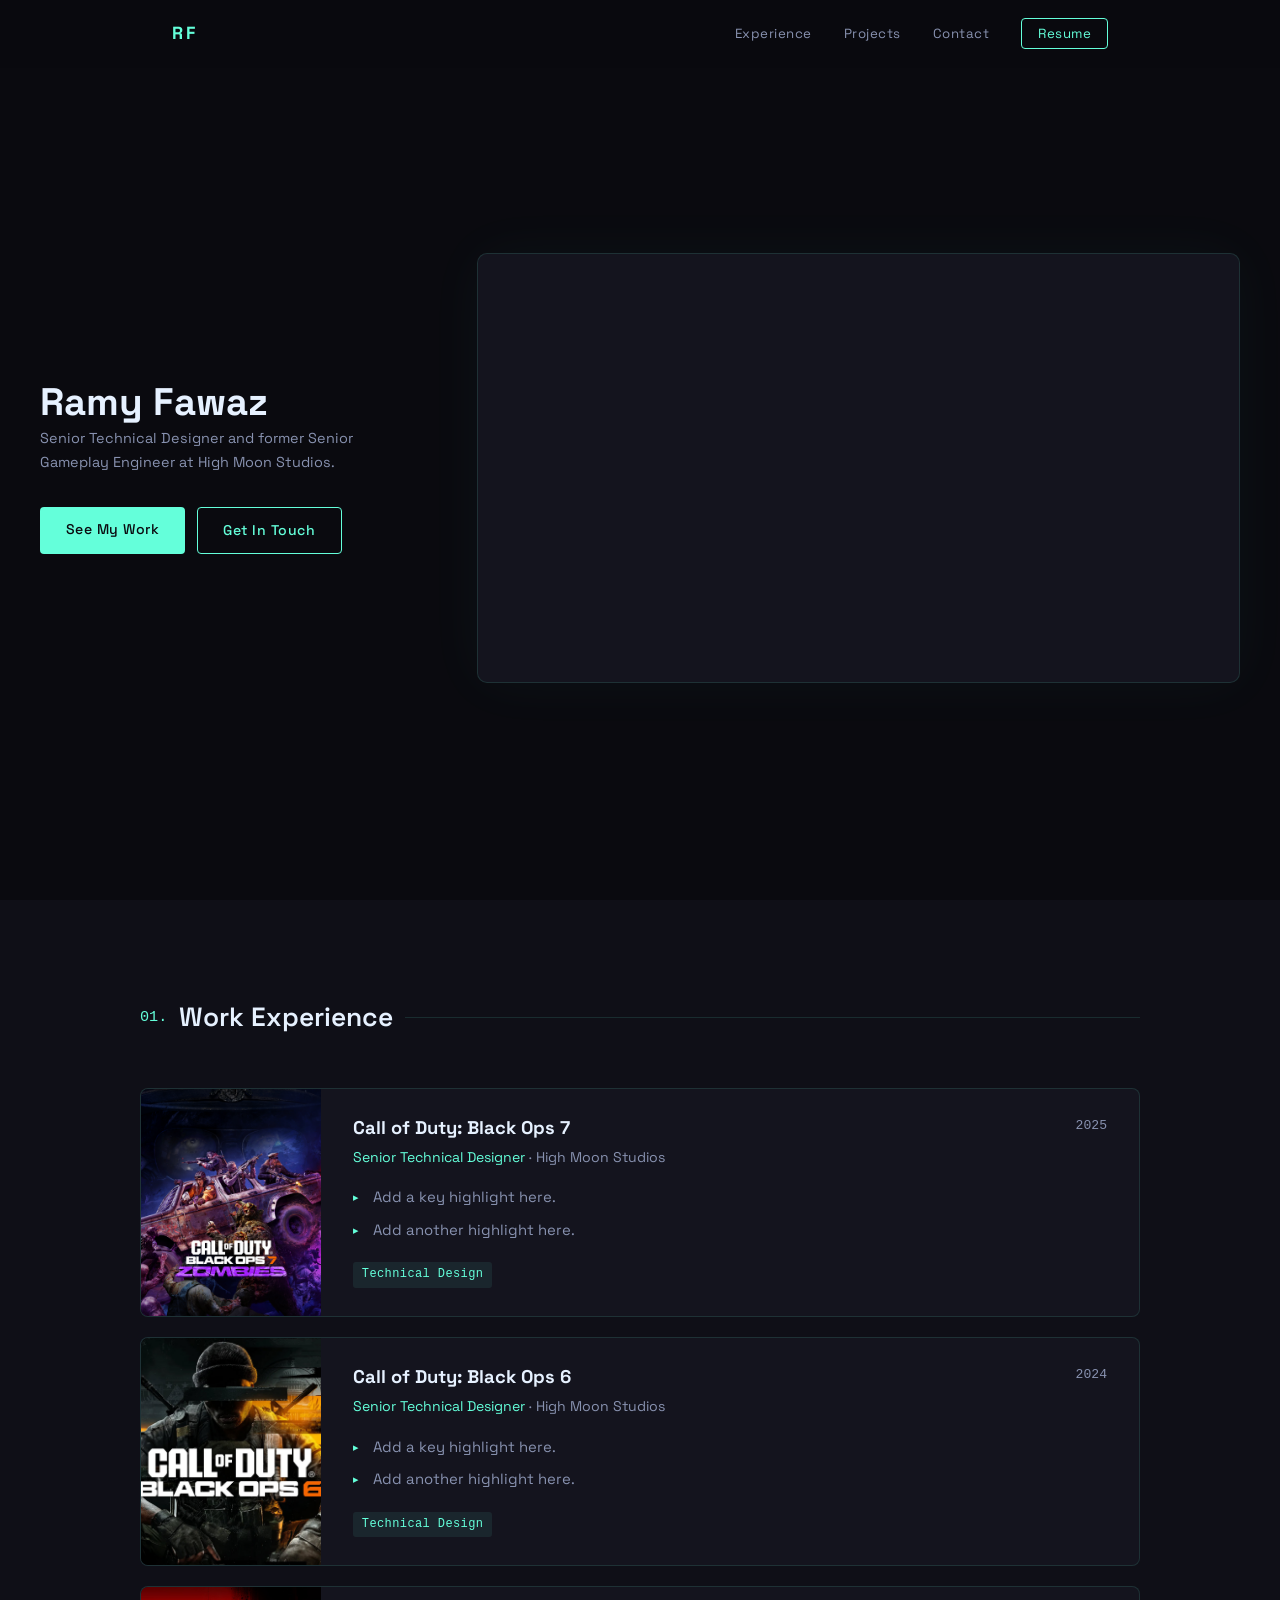
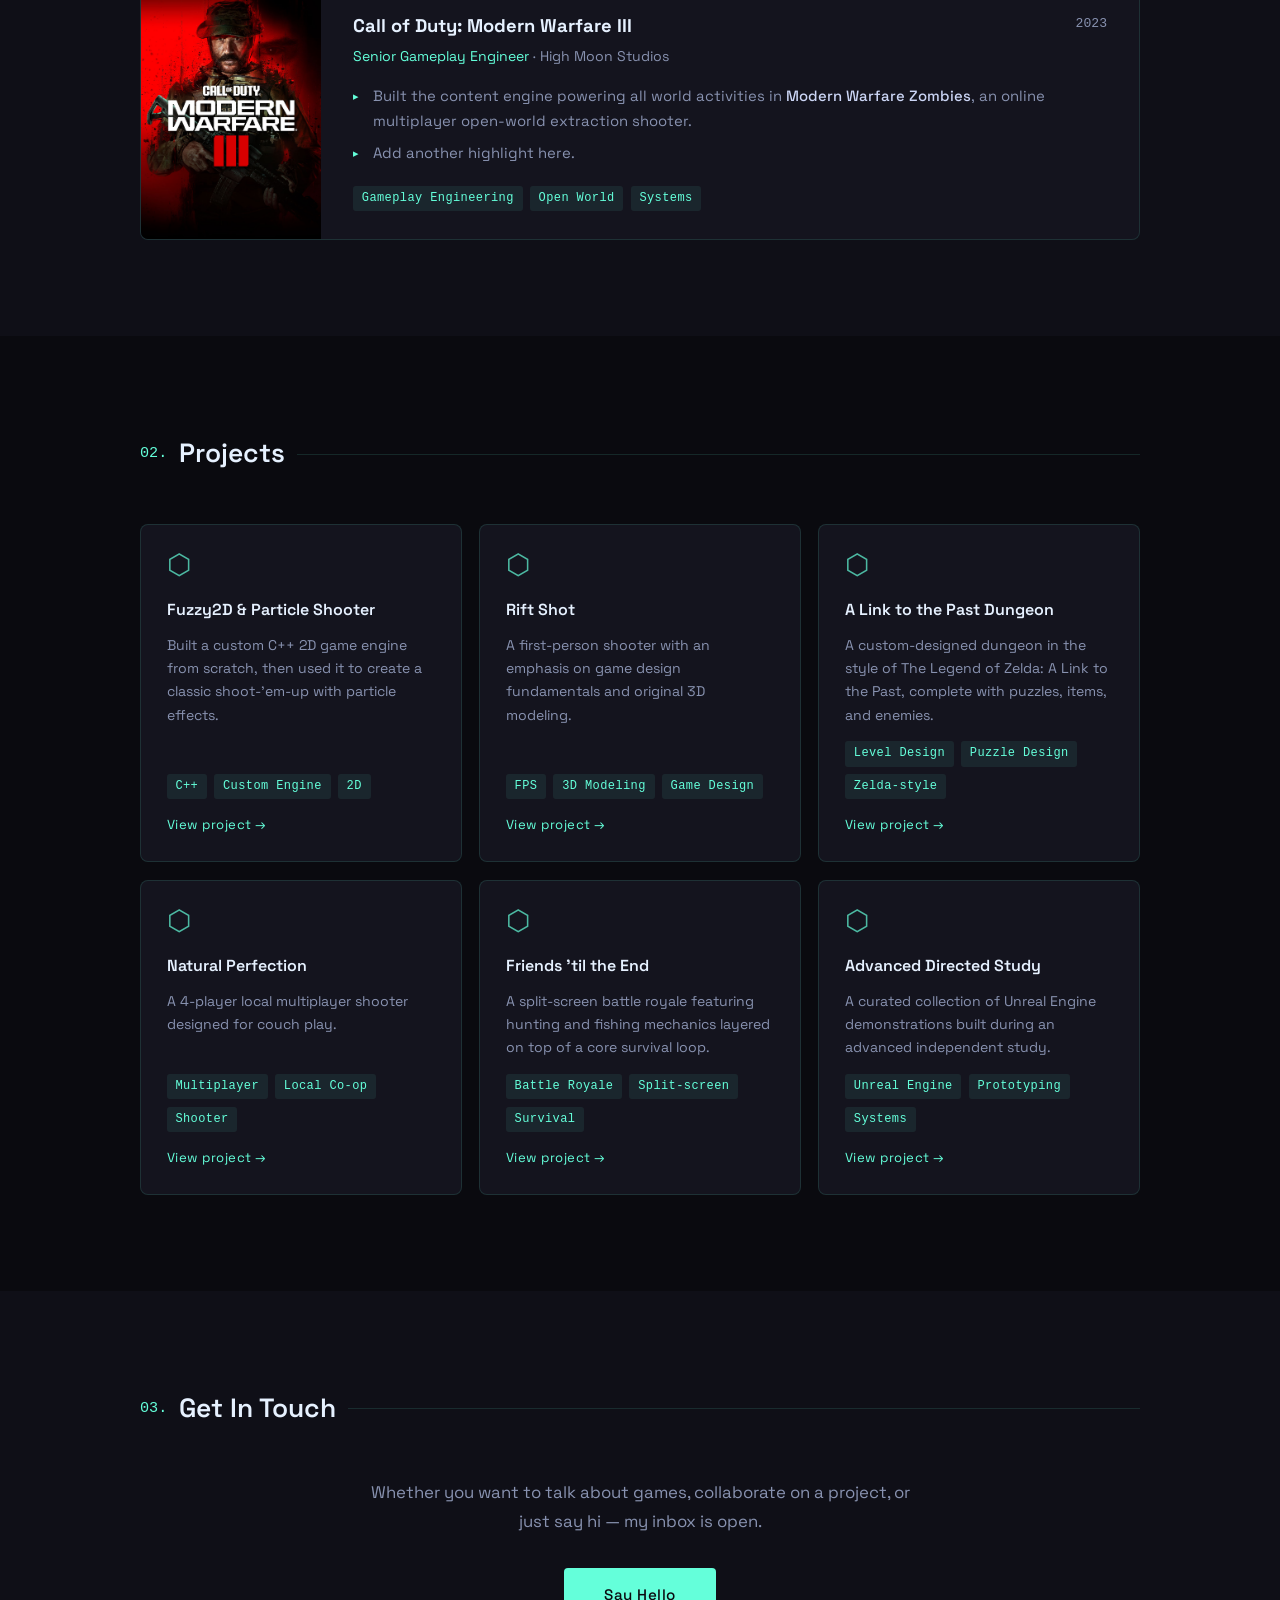
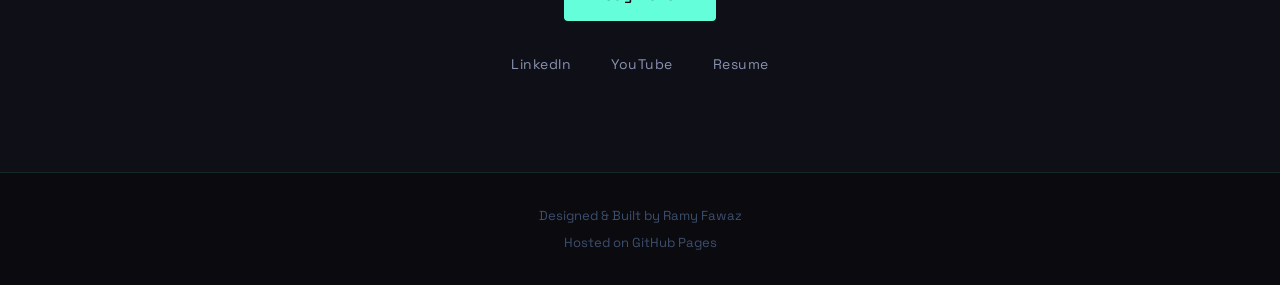
==== commit 9bbb0359: "Game-focused experience cards with key art, remove About section" ====
--- a/index.html
+++ b/index.html
@@ -17,7 +17,6 @@
     <div class="nav-inner">
       <a href="#hero" class="nav-logo">RF</a>
       <ul class="nav-links">
-        <li><a href="#about">About</a></li>
         <li><a href="#experience">Experience</a></li>
         <li><a href="#projects">Projects</a></li>
         <li><a href="#contact">Contact</a></li>
@@ -59,29 +58,10 @@
     </div>
   </section>
 
-  <!-- ===== ABOUT ===== -->
-  <section id="about">
-    <div class="container">
-      <h2 class="section-title"><span class="section-num">01.</span> About Me</h2>
-      <div class="about-grid">
-        <div class="about-text">
-          <div id="about-paragraphs"></div>
-          <ul class="skills-list" id="about-skills"></ul>
-        </div>
-        <div class="about-image-wrap">
-          <div class="image-frame">
-            <!-- Replace with: <img src="images/profile.jpg" alt="Ramy Fawaz" /> -->
-            <div class="image-fallback">RF</div>
-          </div>
-        </div>
-      </div>
-    </div>
-  </section>
-
   <!-- ===== EXPERIENCE ===== -->
   <section id="experience">
     <div class="container">
-      <h2 class="section-title"><span class="section-num">02.</span> Experience</h2>
+      <h2 class="section-title"><span class="section-num">01.</span> Work Experience</h2>
       <div class="experience-list" id="experience-list"></div>
     </div>
   </section>
@@ -89,7 +69,7 @@
   <!-- ===== PROJECTS ===== -->
   <section id="projects">
     <div class="container">
-      <h2 class="section-title"><span class="section-num">03.</span> Projects</h2>
+      <h2 class="section-title"><span class="section-num">02.</span> Projects</h2>
       <div class="projects-grid" id="projects-grid"></div>
     </div>
   </section>
@@ -97,7 +77,7 @@
   <!-- ===== CONTACT ===== -->
   <section id="contact">
     <div class="container">
-      <h2 class="section-title"><span class="section-num">04.</span> Get In Touch</h2>
+      <h2 class="section-title"><span class="section-num">03.</span> Get In Touch</h2>
       <div class="contact-inner">
         <p class="contact-text">
           Whether you want to talk about games, collaborate on a project, or just say
--- a/style.css
+++ b/style.css
@@ -409,13 +409,79 @@
   background: var(--bg-card);
   border: 1px solid var(--border);
   border-radius: 8px;
-  padding: 1.75rem 2rem;
+  overflow: hidden;
+  display: flex;
+  flex-direction: row;
   transition: border-color var(--ease), transform var(--ease);
 }
 
 .experience-card:hover {
   border-color: var(--accent);
   transform: translateY(-2px);
+}
+
+.exp-keyart {
+  width: 180px;
+  flex-shrink: 0;
+  overflow: hidden;
+}
+
+.exp-keyart img {
+  width: 100%;
+  height: 100%;
+  object-fit: cover;
+  display: block;
+  transition: transform 0.4s ease;
+}
+
+.experience-card:hover .exp-keyart img {
+  transform: scale(1.03);
+}
+
+.exp-keyart-placeholder {
+  width: 100%;
+  height: 100%;
+  min-height: 160px;
+  display: flex;
+  align-items: center;
+  justify-content: center;
+  background: repeating-linear-gradient(
+    45deg,
+    var(--bg-surface),
+    var(--bg-surface) 10px,
+    rgba(100, 255, 218, 0.02) 10px,
+    rgba(100, 255, 218, 0.02) 20px
+  );
+}
+
+.exp-keyart-placeholder span {
+  color: var(--text-dim);
+  font-size: 0.7rem;
+  font-family: monospace;
+  letter-spacing: 1px;
+  text-transform: uppercase;
+  writing-mode: vertical-rl;
+}
+
+.exp-body {
+  padding: 1.5rem 2rem 1.75rem;
+  flex: 1;
+  min-width: 0;
+}
+
+@media (max-width: 600px) {
+  .experience-card {
+    flex-direction: column;
+  }
+
+  .exp-keyart {
+    width: 100%;
+    height: 120px;
+  }
+
+  .exp-keyart-placeholder span {
+    writing-mode: horizontal-tb;
+  }
 }
 
 .exp-header {
@@ -426,19 +492,19 @@
   margin-bottom: 1rem;
 }
 
-.exp-title {
-  font-size: 1.05rem;
-  font-weight: 600;
+.exp-game {
+  font-size: 1.15rem;
+  font-weight: 700;
   color: #e6f1ff;
   margin-bottom: 0.2rem;
 }
 
+.exp-role {
+  color: var(--accent);
+  font-size: 0.88rem;
+}
+
 .exp-company {
-  color: var(--accent);
-  font-size: 0.9rem;
-}
-
-.exp-location {
   color: var(--text-muted);
 }
 
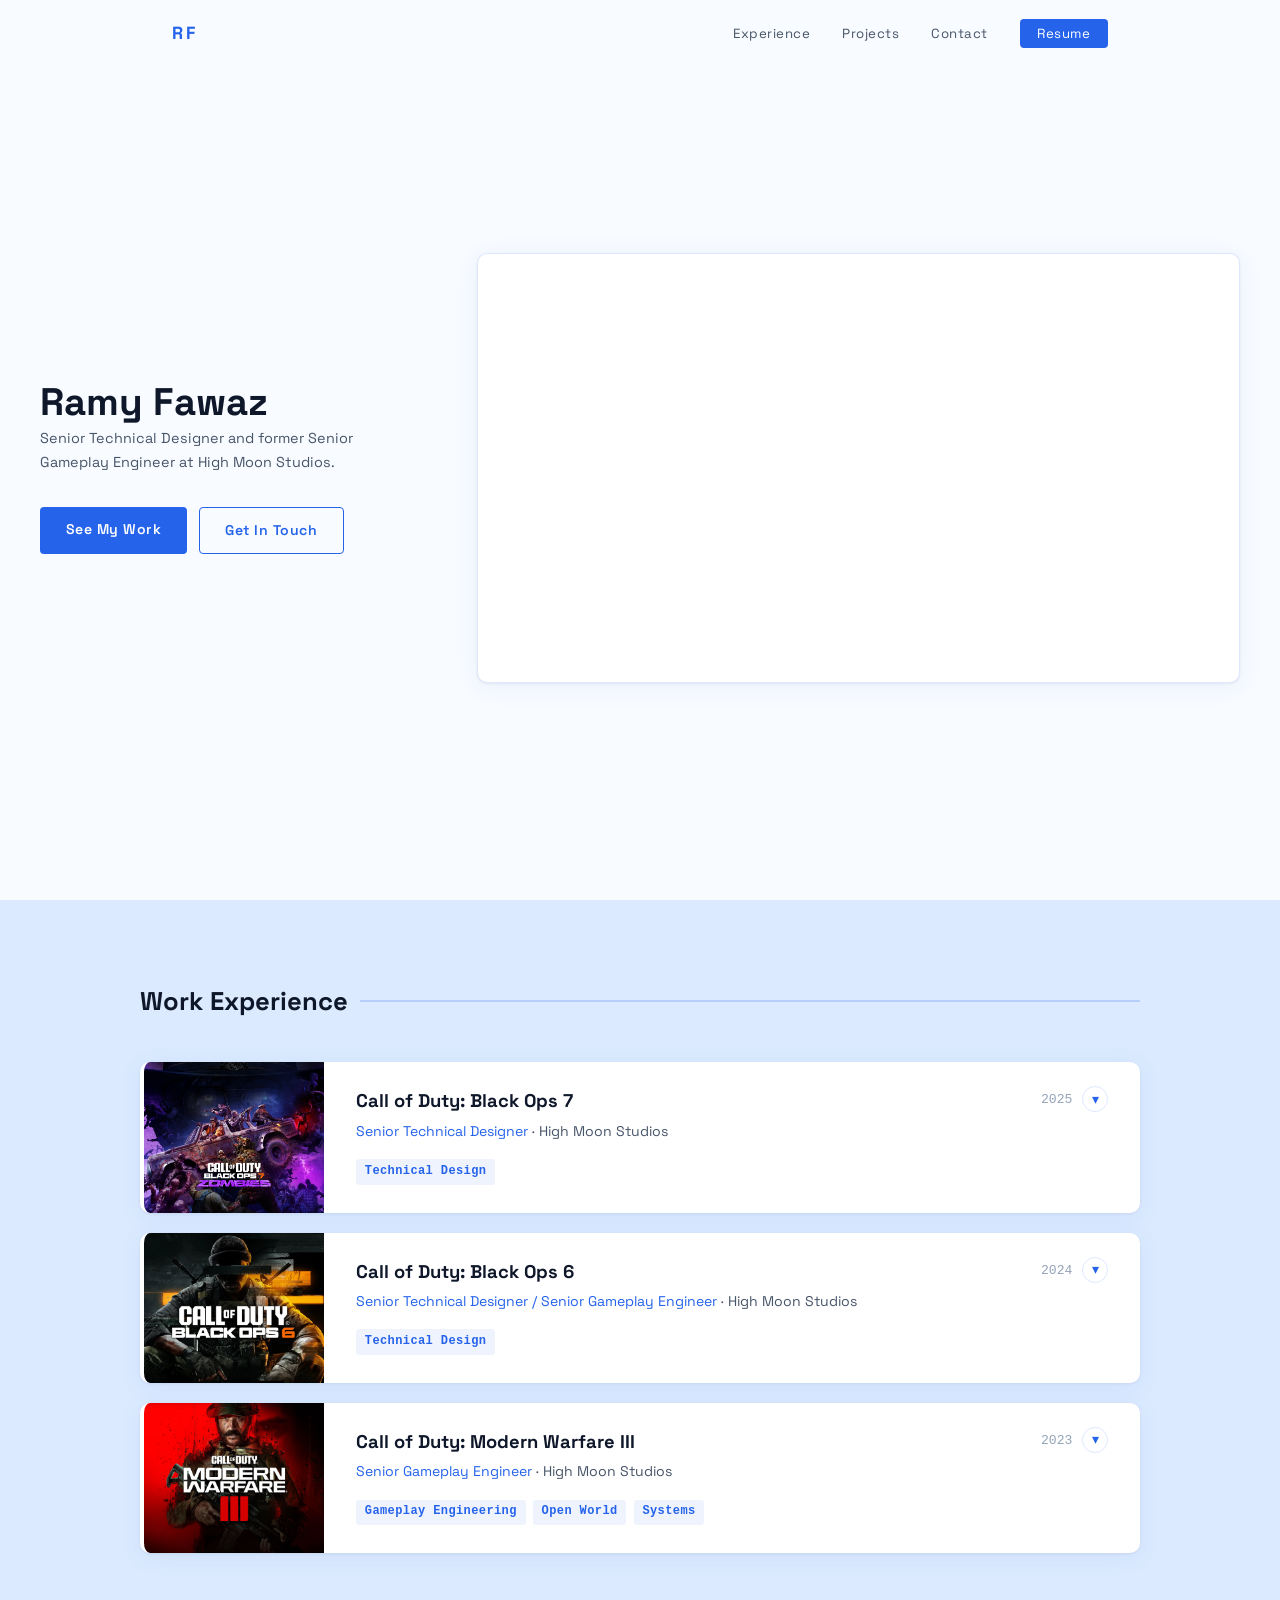
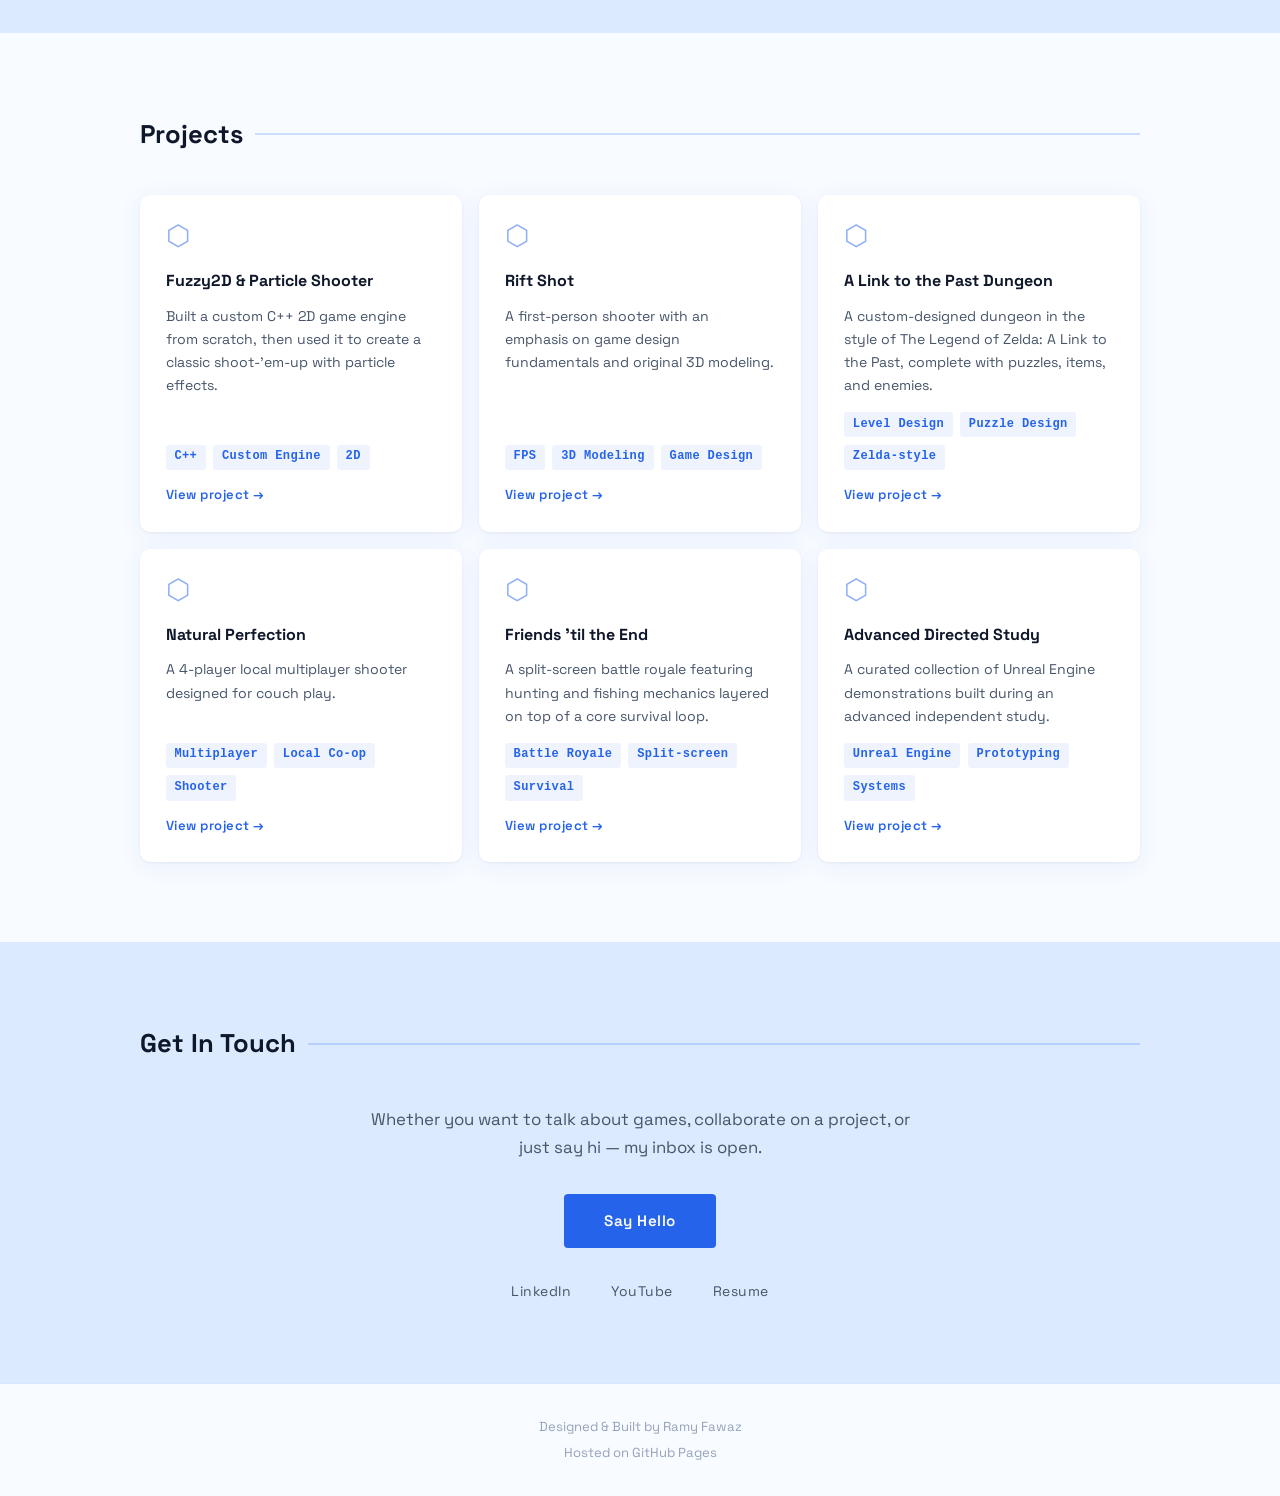
==== commit 7e0f6d66: "Remove section numbers, fix card heights, make full card clickable - Remove 01/02/03 numbering from " ====
--- a/index.html
+++ b/index.html
@@ -61,7 +61,7 @@
   <!-- ===== EXPERIENCE ===== -->
   <section id="experience">
     <div class="container">
-      <h2 class="section-title"><span class="section-num">01.</span> Work Experience</h2>
+      <h2 class="section-title">Work Experience</h2>
       <div class="experience-list" id="experience-list"></div>
     </div>
   </section>
@@ -69,7 +69,7 @@
   <!-- ===== PROJECTS ===== -->
   <section id="projects">
     <div class="container">
-      <h2 class="section-title"><span class="section-num">02.</span> Projects</h2>
+      <h2 class="section-title">Projects</h2>
       <div class="projects-grid" id="projects-grid"></div>
     </div>
   </section>
@@ -77,7 +77,7 @@
   <!-- ===== CONTACT ===== -->
   <section id="contact">
     <div class="container">
-      <h2 class="section-title"><span class="section-num">03.</span> Get In Touch</h2>
+      <h2 class="section-title">Get In Touch</h2>
       <div class="contact-inner">
         <p class="contact-text">
           Whether you want to talk about games, collaborate on a project, or just say
--- a/style.css
+++ b/style.css
@@ -6,18 +6,20 @@
 }
 
 :root {
-  --bg:           #0a0a0f;
-  --bg-surface:   #0f0f17;
-  --bg-card:      #14141e;
-  --accent:       #64ffda;
-  --accent-dim:   rgba(100, 255, 218, 0.08);
-  --text-primary: #ccd6f6;
-  --text-muted:   #8892b0;
-  --text-dim:     #3d4f6e;
-  --border:       rgba(100, 255, 218, 0.12);
+  --bg:           #f8fbff;
+  --bg-surface:   #dbeafe;
+  --bg-card:      #ffffff;
+  --accent:       #2563eb;
+  --accent-dim:   rgba(37, 99, 235, 0.08);
+  --text-primary: #0f172a;
+  --text-muted:   #475569;
+  --text-dim:     #94a3b8;
+  --border:       rgba(37, 99, 235, 0.15);
+  --shadow:       0 1px 3px rgba(0,0,0,0.06), 0 4px 24px rgba(37,99,235,0.07);
+  --shadow-hover: 0 4px 8px rgba(0,0,0,0.08), 0 12px 40px rgba(37,99,235,0.12);
   --font:         'Space Grotesk', sans-serif;
   --nav-h:        68px;
-  --ease:         0.25s cubic-bezier(0.4, 0, 0.2, 1);
+  --ease:         0.2s ease;
   --max-w:        1000px;
 }
 
@@ -42,7 +44,7 @@
   inset: 0 0 auto 0;
   height: var(--nav-h);
   z-index: 200;
-  background: rgba(10, 10, 15, 0.82);
+  background: rgba(248, 251, 255, 0.92);
   backdrop-filter: blur(14px);
   -webkit-backdrop-filter: blur(14px);
   border-bottom: 1px solid transparent;
@@ -88,18 +90,17 @@
 }
 
 .nav-resume {
-  border: 1px solid var(--accent) !important;
-  color: var(--accent) !important;
-  padding: 0.38rem 1rem;
+  background: var(--accent) !important;
+  color: #fff !important;
+  padding: 0.38rem 1.1rem;
   border-radius: 4px;
-  transition: background var(--ease) !important;
+  transition: opacity var(--ease) !important;
 }
 
 .nav-resume:hover {
-  background: var(--accent-dim) !important;
-}
-
-/* Mobile toggle */
+  opacity: 0.88 !important;
+}
+
 .nav-toggle {
   display: none;
   flex-direction: column;
@@ -125,6 +126,7 @@
   display: flex;
   align-items: center;
   padding: calc(var(--nav-h) + 3rem) 2rem 5rem;
+  background: var(--bg);
 }
 
 .hero-inner {
@@ -148,7 +150,7 @@
 .hero-name {
   font-size: clamp(1.75rem, 3vw, 2.75rem);
   font-weight: 700;
-  color: #e6f1ff;
+  color: var(--text-primary);
   line-height: 1.05;
   margin-bottom: 0.3rem;
 }
@@ -179,7 +181,7 @@
   border-radius: 10px;
   overflow: hidden;
   border: 1px solid var(--border);
-  box-shadow: 0 0 60px rgba(100, 255, 218, 0.04);
+  box-shadow: var(--shadow);
   background: var(--bg-card);
   min-width: 0;
 }
@@ -212,13 +214,7 @@
   align-items: center;
   justify-content: center;
   gap: 0.75rem;
-  background: repeating-linear-gradient(
-    45deg,
-    var(--bg-card),
-    var(--bg-card) 10px,
-    rgba(100, 255, 218, 0.015) 10px,
-    rgba(100, 255, 218, 0.015) 20px
-  );
+  background: var(--bg-surface);
 }
 
 .video-play-icon {
@@ -231,7 +227,6 @@
   color: var(--text-muted);
   font-size: 0.95rem;
   font-weight: 600;
-  letter-spacing: 1px;
 }
 
 .video-sub {
@@ -248,7 +243,7 @@
   border-radius: 4px;
   font-family: var(--font);
   font-size: 0.88rem;
-  font-weight: 500;
+  font-weight: 600;
   letter-spacing: 0.5px;
   cursor: pointer;
   transition: all var(--ease);
@@ -256,17 +251,15 @@
 
 .btn-primary {
   background: var(--accent);
-  color: var(--bg);
+  color: #fff;
 }
 
 .btn-primary:hover {
-  background: transparent;
-  color: var(--accent);
-  box-shadow: inset 0 0 0 1px var(--accent);
+  background: #1d4ed8;
 }
 
 .btn-outline {
-  border: 1px solid var(--accent);
+  border: 1.5px solid var(--accent);
   color: var(--accent);
 }
 
@@ -281,7 +274,7 @@
 
 /* ===== Section scaffold ===== */
 section {
-  padding: 6rem 2rem;
+  padding: 5rem 2rem;
 }
 
 .container {
@@ -290,108 +283,30 @@
 }
 
 .section-title {
-  font-size: 1.65rem;
-  font-weight: 600;
-  color: #e6f1ff;
-  margin-bottom: 3rem;
+  font-size: 1.6rem;
+  font-weight: 700;
+  color: var(--text-primary);
+  margin-bottom: 2.5rem;
   display: flex;
   align-items: center;
   gap: 0.75rem;
-  white-space: nowrap;
 }
 
 .section-title::after {
   content: '';
   display: block;
-  height: 1px;
-  background: var(--border);
+  height: 2px;
+  background: var(--accent);
   flex: 1;
   min-width: 60px;
+  opacity: 0.2;
 }
 
 .section-num {
   color: var(--accent);
-  font-size: 0.95rem;
+  font-size: 0.9rem;
   font-weight: 400;
   font-family: monospace;
-}
-
-/* ===== About ===== */
-.about-grid {
-  display: grid;
-  grid-template-columns: 3fr 2fr;
-  gap: 5rem;
-  align-items: start;
-}
-
-.about-text p {
-  color: var(--text-muted);
-  margin-bottom: 1rem;
-  font-size: 0.97rem;
-}
-
-.about-text strong {
-  color: var(--accent);
-  font-weight: 500;
-}
-
-.skills-list {
-  display: grid;
-  grid-template-columns: 1fr 1fr;
-  gap: 0.5rem 1rem;
-  margin-top: 1.5rem;
-}
-
-.skills-list li {
-  color: var(--text-muted);
-  font-size: 0.88rem;
-  padding-left: 1.2rem;
-  position: relative;
-}
-
-.skills-list li::before {
-  content: '▸';
-  color: var(--accent);
-  position: absolute;
-  left: 0;
-  top: 2px;
-  font-size: 0.72rem;
-}
-
-.about-image-wrap {
-  display: flex;
-  justify-content: center;
-  padding-top: 0.5rem;
-}
-
-.image-frame {
-  width: 250px;
-  height: 250px;
-  border-radius: 8px;
-  border: 2px solid var(--accent);
-  overflow: hidden;
-  position: relative;
-}
-
-/* When you add a real photo: <img src="images/profile.jpg" alt="Ramy Fawaz" /> */
-.image-frame img {
-  width: 100%;
-  height: 100%;
-  object-fit: cover;
-  display: block;
-}
-
-.image-fallback {
-  width: 100%;
-  height: 100%;
-  display: flex;
-  align-items: center;
-  justify-content: center;
-  background: var(--bg-card);
-  font-size: 2.75rem;
-  font-weight: 700;
-  color: var(--accent);
-  letter-spacing: 4px;
 }
 
 /* ===== Experience ===== */
@@ -407,26 +322,33 @@
 
 .experience-card {
   background: var(--bg-card);
-  border: 1px solid var(--border);
-  border-radius: 8px;
+  border-radius: 10px;
   overflow: hidden;
   display: flex;
   flex-direction: row;
-  transition: border-color var(--ease), transform var(--ease);
+  box-shadow: var(--shadow);
+  border-left: 4px solid transparent;
+  transition: border-color var(--ease), transform var(--ease), box-shadow var(--ease);
+  cursor: pointer;
 }
 
 .experience-card:hover {
-  border-color: var(--accent);
-  transform: translateY(-2px);
+  border-left-color: var(--accent);
+  transform: translateY(-3px);
+  box-shadow: var(--shadow-hover);
 }
 
 .exp-keyart {
   width: 180px;
+  min-height: 140px;
   flex-shrink: 0;
   overflow: hidden;
+  position: relative;
 }
 
 .exp-keyart img {
+  position: absolute;
+  inset: 0;
   width: 100%;
   height: 100%;
   object-fit: cover;
@@ -445,22 +367,17 @@
   display: flex;
   align-items: center;
   justify-content: center;
-  background: repeating-linear-gradient(
-    45deg,
-    var(--bg-surface),
-    var(--bg-surface) 10px,
-    rgba(100, 255, 218, 0.02) 10px,
-    rgba(100, 255, 218, 0.02) 20px
-  );
+  background: linear-gradient(135deg, #dbeafe, #bfdbfe);
 }
 
 .exp-keyart-placeholder span {
-  color: var(--text-dim);
+  color: var(--accent);
   font-size: 0.7rem;
   font-family: monospace;
   letter-spacing: 1px;
   text-transform: uppercase;
   writing-mode: vertical-rl;
+  opacity: 0.5;
 }
 
 .exp-body {
@@ -469,33 +386,19 @@
   min-width: 0;
 }
 
-@media (max-width: 600px) {
-  .experience-card {
-    flex-direction: column;
-  }
-
-  .exp-keyart {
-    width: 100%;
-    height: 120px;
-  }
-
-  .exp-keyart-placeholder span {
-    writing-mode: horizontal-tb;
-  }
-}
-
 .exp-header {
   display: flex;
   justify-content: space-between;
   align-items: flex-start;
   gap: 1rem;
   margin-bottom: 1rem;
+  user-select: none;
 }
 
 .exp-game {
   font-size: 1.15rem;
   font-weight: 700;
-  color: #e6f1ff;
+  color: var(--text-primary);
   margin-bottom: 0.2rem;
 }
 
@@ -508,16 +411,63 @@
   color: var(--text-muted);
 }
 
+.exp-meta {
+  display: flex;
+  align-items: center;
+  gap: 0.6rem;
+  flex-shrink: 0;
+}
+
 .exp-date {
-  color: var(--text-muted);
+  color: var(--text-dim);
   font-size: 0.82rem;
   font-family: monospace;
   white-space: nowrap;
+  padding-top: 2px;
+}
+
+.exp-toggle {
+  background: none;
+  border: 1.5px solid var(--border);
+  color: var(--accent);
+  font-size: 0.9rem;
+  cursor: pointer;
+  display: flex;
+  align-items: center;
+  justify-content: center;
+  width: 26px;
+  height: 26px;
+  border-radius: 50%;
+  transition: transform 0.32s ease, background-color 0.2s;
+  line-height: 1;
+  padding: 0;
+  padding-bottom: 1px;
   flex-shrink: 0;
-  padding-top: 2px;
+}
+
+.exp-toggle:hover {
+  background: var(--accent-dim);
+}
+
+.experience-card.expanded .exp-toggle {
+  transform: rotate(180deg);
+}
+
+.experience-card.expanded {
+  border-left-color: var(--accent);
 }
 
 .exp-details {
+  max-height: 0;
+  overflow: hidden;
+  opacity: 0;
+  transition: max-height 0.38s ease, opacity 0.25s ease, margin-bottom 0.2s ease;
+  margin-bottom: 0;
+}
+
+.experience-card.expanded .exp-details {
+  max-height: 600px;
+  opacity: 1;
   margin-bottom: 1.25rem;
 }
 
@@ -540,7 +490,7 @@
 
 .exp-details strong {
   color: var(--text-primary);
-  font-weight: 500;
+  font-weight: 600;
 }
 
 .exp-tags,
@@ -558,6 +508,7 @@
   padding: 0.18rem 0.55rem;
   border-radius: 3px;
   font-family: monospace;
+  font-weight: 600;
   letter-spacing: 0.4px;
 }
 
@@ -570,18 +521,18 @@
 
 .project-card {
   background: var(--bg-card);
-  border: 1px solid var(--border);
-  border-radius: 8px;
+  border-radius: 10px;
   padding: 1.6rem;
   display: flex;
   flex-direction: column;
   gap: 0.65rem;
-  transition: border-color var(--ease), transform var(--ease);
+  box-shadow: var(--shadow);
+  transition: transform var(--ease), box-shadow var(--ease);
 }
 
 .project-card:hover {
-  border-color: var(--accent);
   transform: translateY(-4px);
+  box-shadow: var(--shadow-hover);
 }
 
 .project-top {
@@ -592,13 +543,13 @@
   font-size: 1.75rem;
   color: var(--accent);
   line-height: 1;
-  opacity: 0.7;
+  opacity: 0.5;
 }
 
 .project-title {
   font-size: 1rem;
-  font-weight: 600;
-  color: #e6f1ff;
+  font-weight: 700;
+  color: var(--text-primary);
 }
 
 .project-desc {
@@ -611,6 +562,20 @@
 .project-tags {
   margin-top: auto;
   padding-top: 0.25rem;
+}
+
+.project-link {
+  display: inline-block;
+  margin-top: 0.25rem;
+  font-size: 0.82rem;
+  color: var(--accent);
+  letter-spacing: 0.5px;
+  transition: opacity var(--ease);
+  font-weight: 600;
+}
+
+.project-link:hover {
+  opacity: 0.7;
 }
 
 /* ===== Contact ===== */
@@ -654,6 +619,7 @@
   text-align: center;
   padding: 2rem;
   border-top: 1px solid var(--border);
+  background: var(--bg);
 }
 
 footer p {
@@ -663,20 +629,6 @@
 
 .footer-sub {
   margin-top: 0.3rem;
-}
-
-/* ===== Project card link ===== */
-.project-link {
-  display: inline-block;
-  margin-top: 0.25rem;
-  font-size: 0.82rem;
-  color: var(--accent);
-  letter-spacing: 0.5px;
-  transition: opacity var(--ease);
-}
-
-.project-link:hover {
-  opacity: 0.7;
 }
 
 /* ===== Project detail pages ===== */
@@ -693,6 +645,7 @@
   margin-bottom: 1.5rem;
   transition: opacity var(--ease);
   letter-spacing: 0.3px;
+  font-weight: 600;
 }
 
 .back-link:hover {
@@ -702,13 +655,14 @@
 .proj-hero-title {
   font-size: clamp(2rem, 6vw, 3.5rem);
   font-weight: 700;
-  color: #e6f1ff;
+  color: var(--text-primary);
   margin-bottom: 1rem;
   line-height: 1.1;
 }
 
 .project-body {
   padding: 4rem 2rem 6rem;
+  background: var(--bg);
 }
 
 .proj-layout {
@@ -724,11 +678,11 @@
 
 .proj-section h2 {
   font-size: 1.1rem;
-  font-weight: 600;
-  color: #e6f1ff;
+  font-weight: 700;
+  color: var(--text-primary);
   margin-bottom: 1rem;
   padding-bottom: 0.5rem;
-  border-bottom: 1px solid var(--border);
+  border-bottom: 2px solid var(--border);
 }
 
 .proj-section p {
@@ -761,7 +715,6 @@
   font-size: 0.7rem;
 }
 
-/* Media placeholder */
 .media-grid {
   display: grid;
   grid-template-columns: repeat(auto-fill, minmax(260px, 1fr));
@@ -769,7 +722,7 @@
 }
 
 .media-item {
-  background: var(--bg-card);
+  background: var(--bg-surface);
   border: 1px dashed var(--border);
   border-radius: 6px;
   aspect-ratio: 16 / 9;
@@ -781,7 +734,6 @@
   font-family: monospace;
 }
 
-/* Sidebar */
 .proj-sidebar {
   position: sticky;
   top: calc(var(--nav-h) + 2rem);
@@ -793,11 +745,12 @@
   border-radius: 8px;
   padding: 1.25rem 1.5rem;
   margin-bottom: 1rem;
+  box-shadow: var(--shadow);
 }
 
 .sidebar-block h3 {
   font-size: 0.78rem;
-  font-weight: 600;
+  font-weight: 700;
   color: var(--accent);
   text-transform: uppercase;
   letter-spacing: 1.5px;
@@ -828,18 +781,6 @@
   display: flex;
   flex-wrap: wrap;
   gap: 0.4rem;
-}
-
-@media (max-width: 768px) {
-  .proj-layout {
-    grid-template-columns: 1fr;
-    gap: 2.5rem;
-  }
-
-  .proj-sidebar {
-    position: static;
-    order: -1;
-  }
 }
 
 /* ===== Responsive ===== */
@@ -850,7 +791,7 @@
     top: var(--nav-h);
     left: 0;
     right: 0;
-    background: rgba(10, 10, 15, 0.97);
+    background: rgba(248, 251, 255, 0.97);
     flex-direction: column;
     padding: 2rem 1.5rem;
     gap: 1.5rem;
@@ -865,29 +806,6 @@
     display: flex;
   }
 
-  .about-grid {
-    grid-template-columns: 1fr;
-    gap: 2.5rem;
-  }
-
-  .about-image-wrap {
-    order: -1;
-  }
-
-  .image-frame {
-    width: 180px;
-    height: 180px;
-  }
-
-  .exp-header {
-    flex-direction: column;
-    gap: 0.3rem;
-  }
-
-  section {
-    padding: 4rem 1.5rem;
-  }
-
   .hero-inner {
     grid-template-columns: 1fr;
     gap: 2rem;
@@ -896,6 +814,40 @@
   #hero {
     padding-top: calc(var(--nav-h) + 2rem);
   }
+
+  .exp-header {
+    flex-direction: row;
+    align-items: center;
+  }
+
+  section {
+    padding: 4rem 1.5rem;
+  }
+
+  .proj-layout {
+    grid-template-columns: 1fr;
+    gap: 2.5rem;
+  }
+
+  .proj-sidebar {
+    position: static;
+    order: -1;
+  }
+}
+
+@media (max-width: 600px) {
+  .experience-card {
+    flex-direction: column;
+  }
+
+  .exp-keyart {
+    width: 100%;
+    height: 120px;
+  }
+
+  .exp-keyart-placeholder span {
+    writing-mode: horizontal-tb;
+  }
 }
 
 @media (max-width: 480px) {
@@ -903,10 +855,6 @@
     grid-template-columns: 1fr;
   }
 
-  .skills-list {
-    grid-template-columns: 1fr;
-  }
-
   .contact-links {
     flex-wrap: wrap;
     gap: 1.25rem;
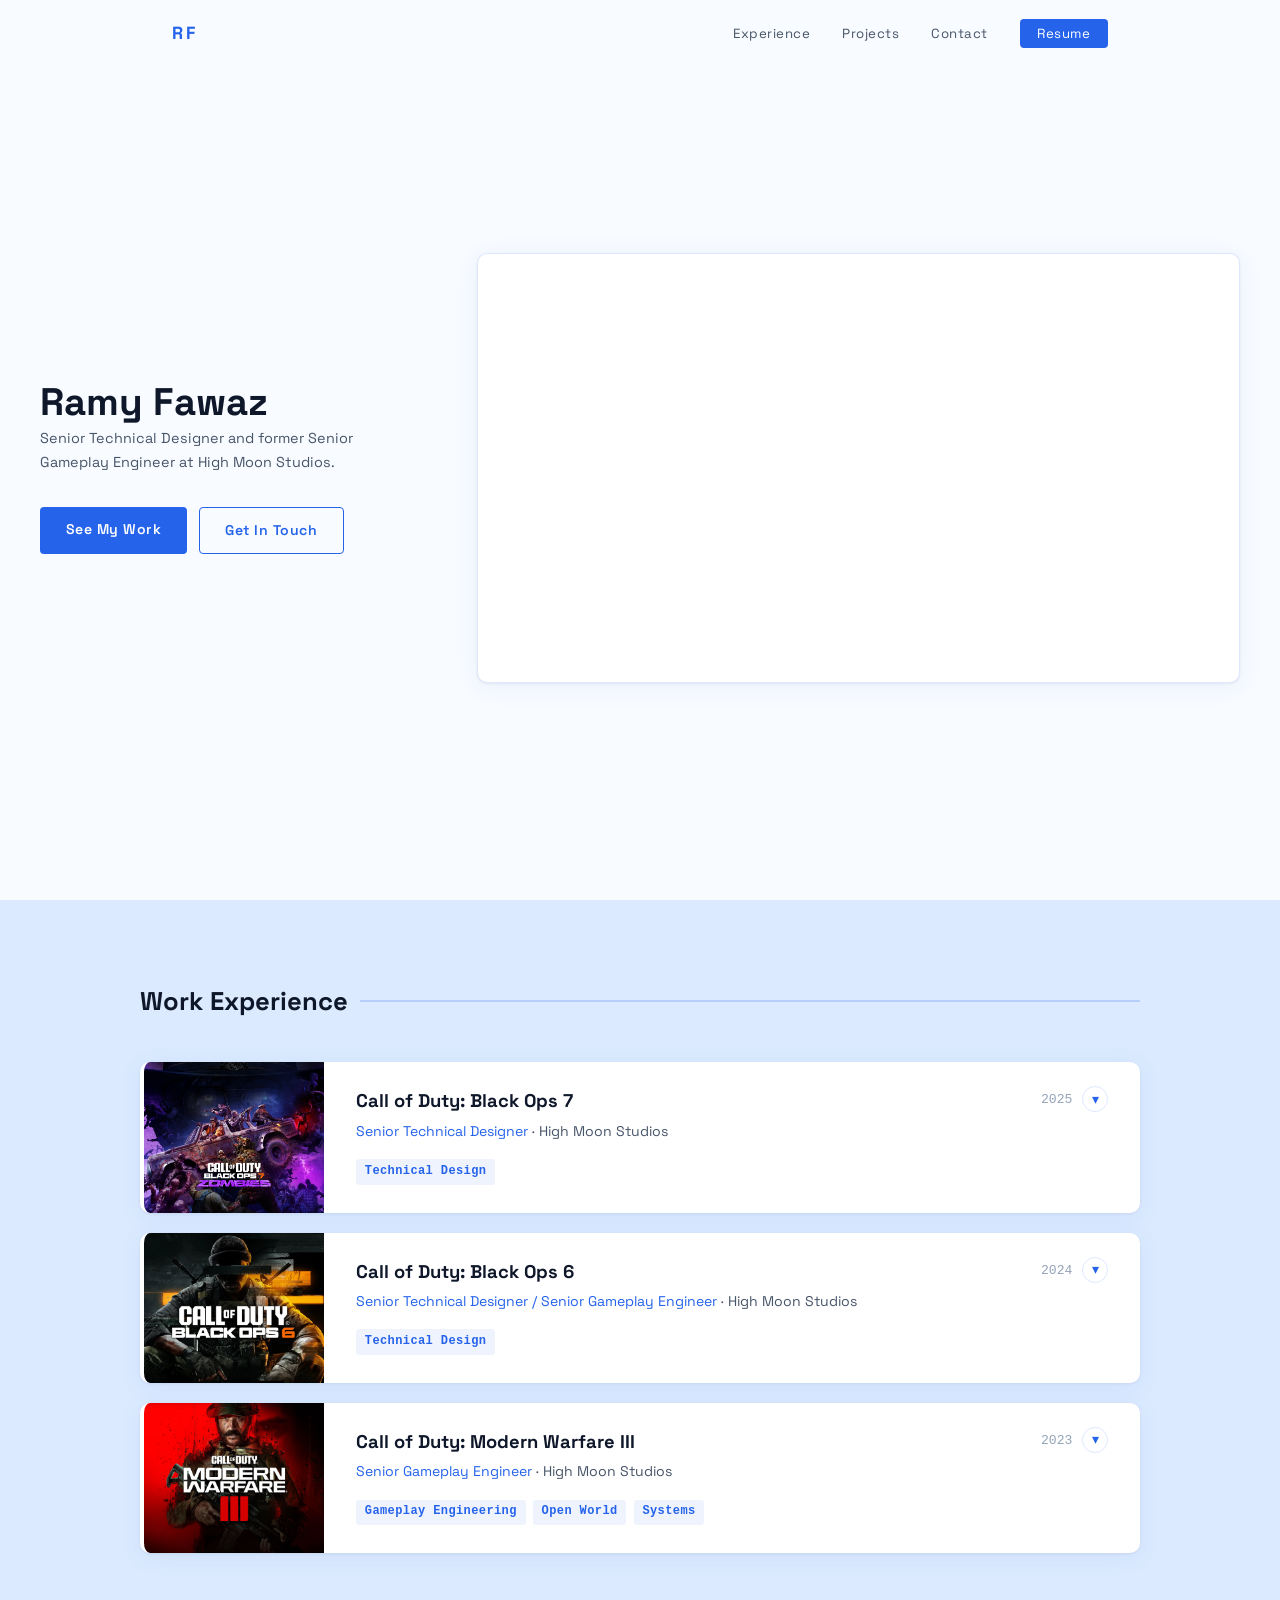
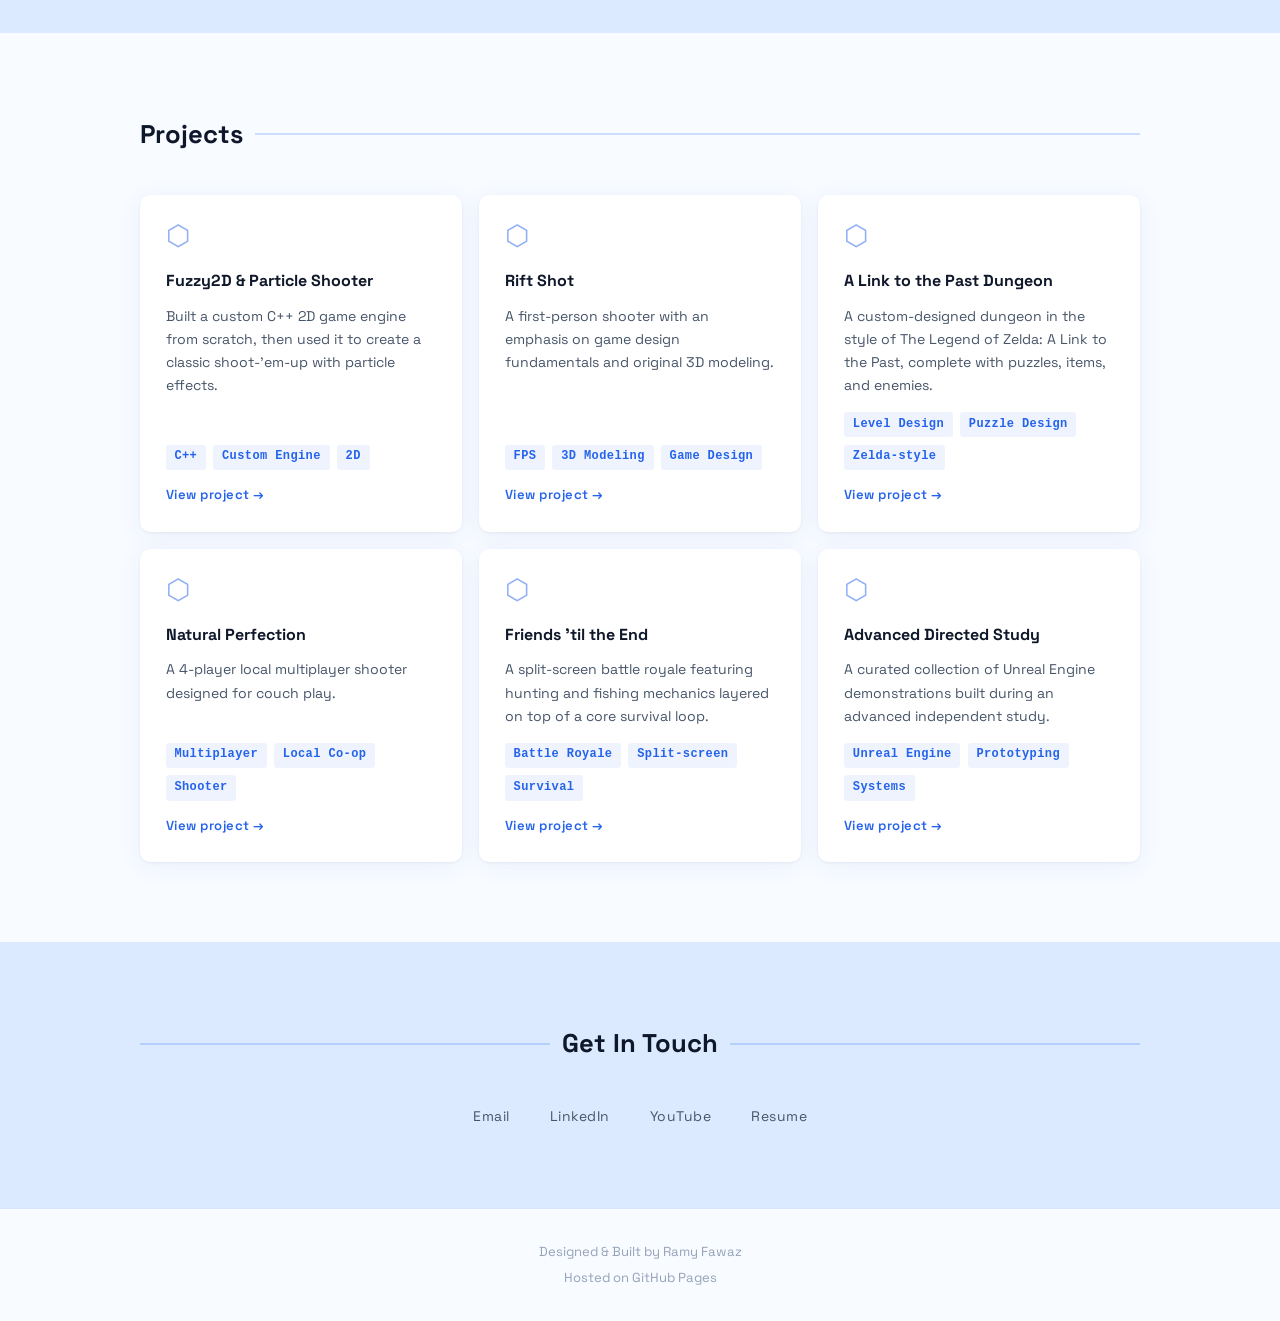
==== commit 0bc49837: "updated the Get In Touch section" ====
--- a/index.html
+++ b/index.html
@@ -79,12 +79,8 @@
     <div class="container">
       <h2 class="section-title">Get In Touch</h2>
       <div class="contact-inner">
-        <p class="contact-text">
-          Whether you want to talk about games, collaborate on a project, or just say
-          hi — my inbox is open.
-        </p>
-        <a href="#" id="contact-email" class="btn btn-primary btn-large">Say Hello</a>
         <div class="contact-links">
+          <a href="#" id="contact-email">Email</a>
           <a href="#" id="contact-linkedin" target="_blank" rel="noopener">LinkedIn</a>
           <a href="#" id="contact-youtube"  target="_blank" rel="noopener">YouTube</a>
           <a href="#" id="contact-resume"   target="_blank" rel="noopener">Resume</a>
--- a/style.css
+++ b/style.css
@@ -583,6 +583,20 @@
   background: var(--bg-surface);
 }
 
+#contact .section-title {
+  justify-content: center;
+}
+
+#contact .section-title::before {
+  content: '';
+  display: block;
+  height: 2px;
+  background: var(--accent);
+  flex: 1;
+  min-width: 60px;
+  opacity: 0.2;
+}
+
 .contact-inner {
   text-align: center;
   max-width: 540px;
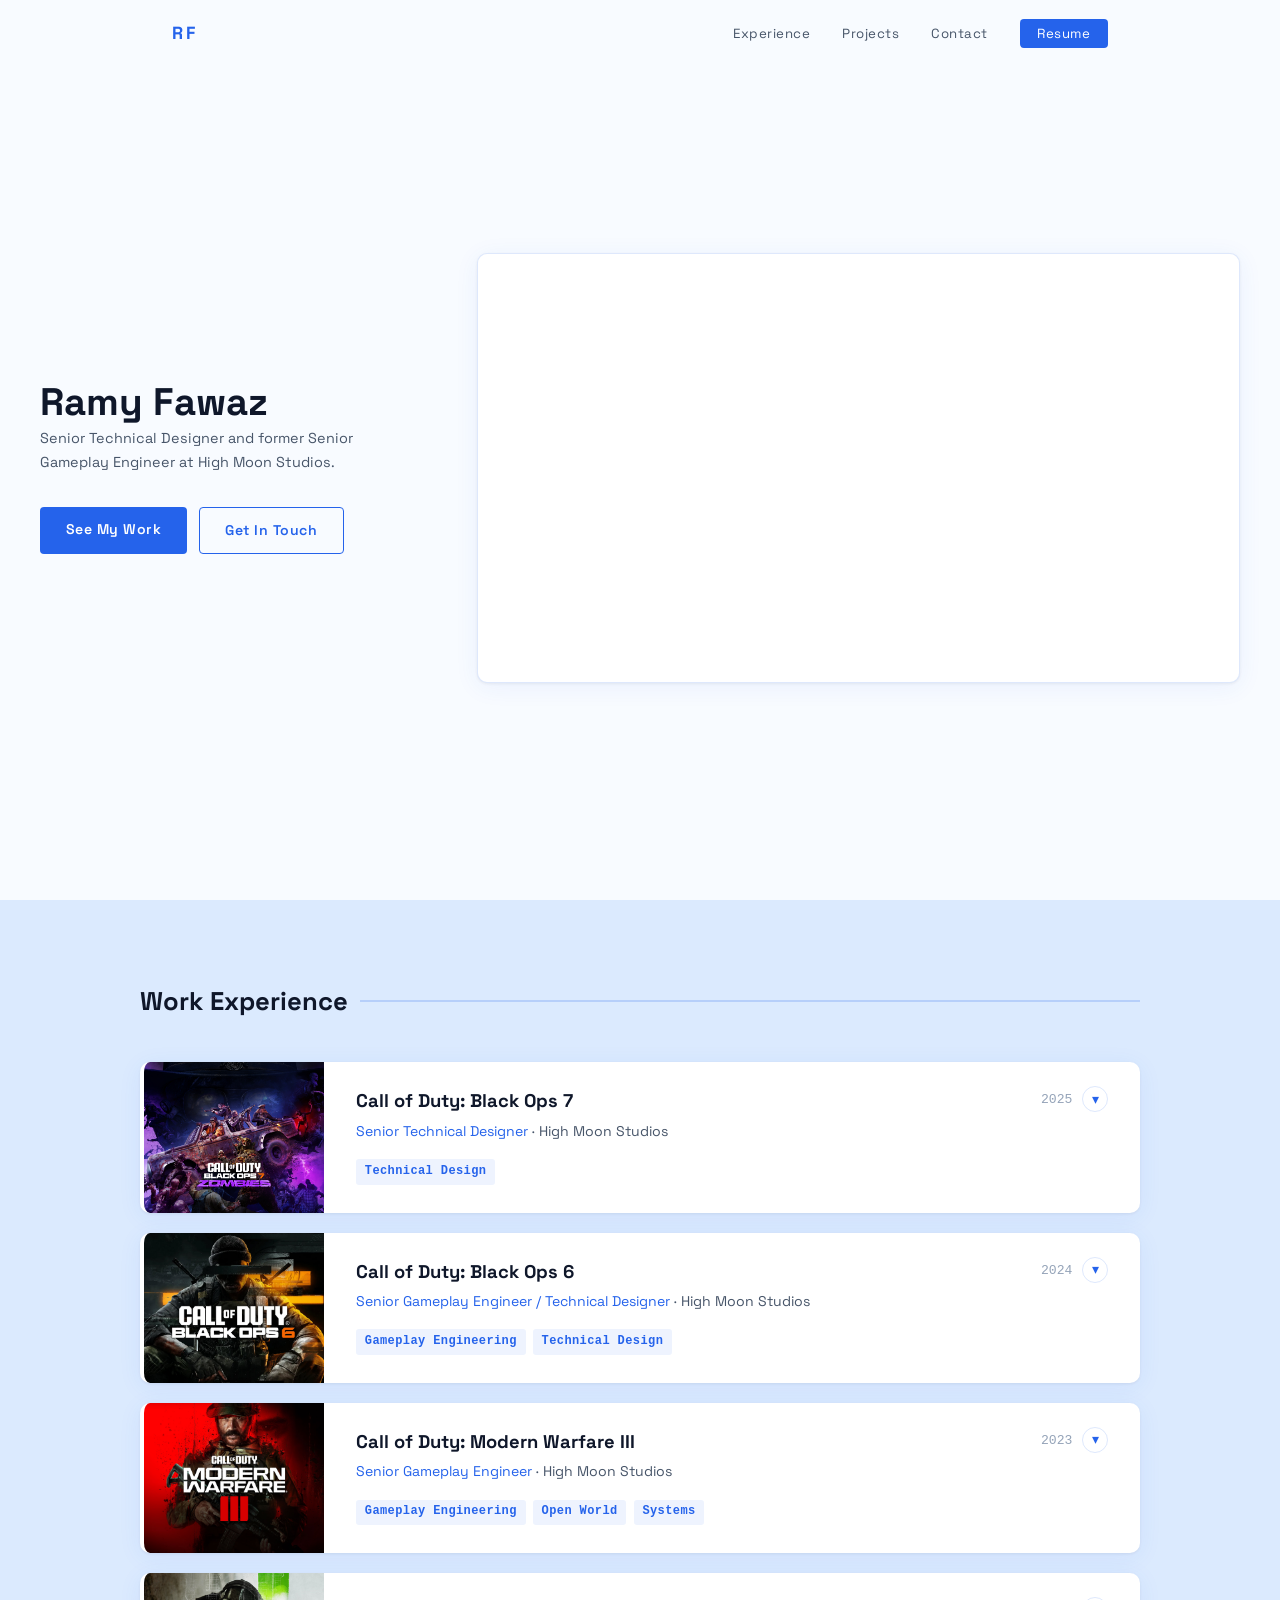
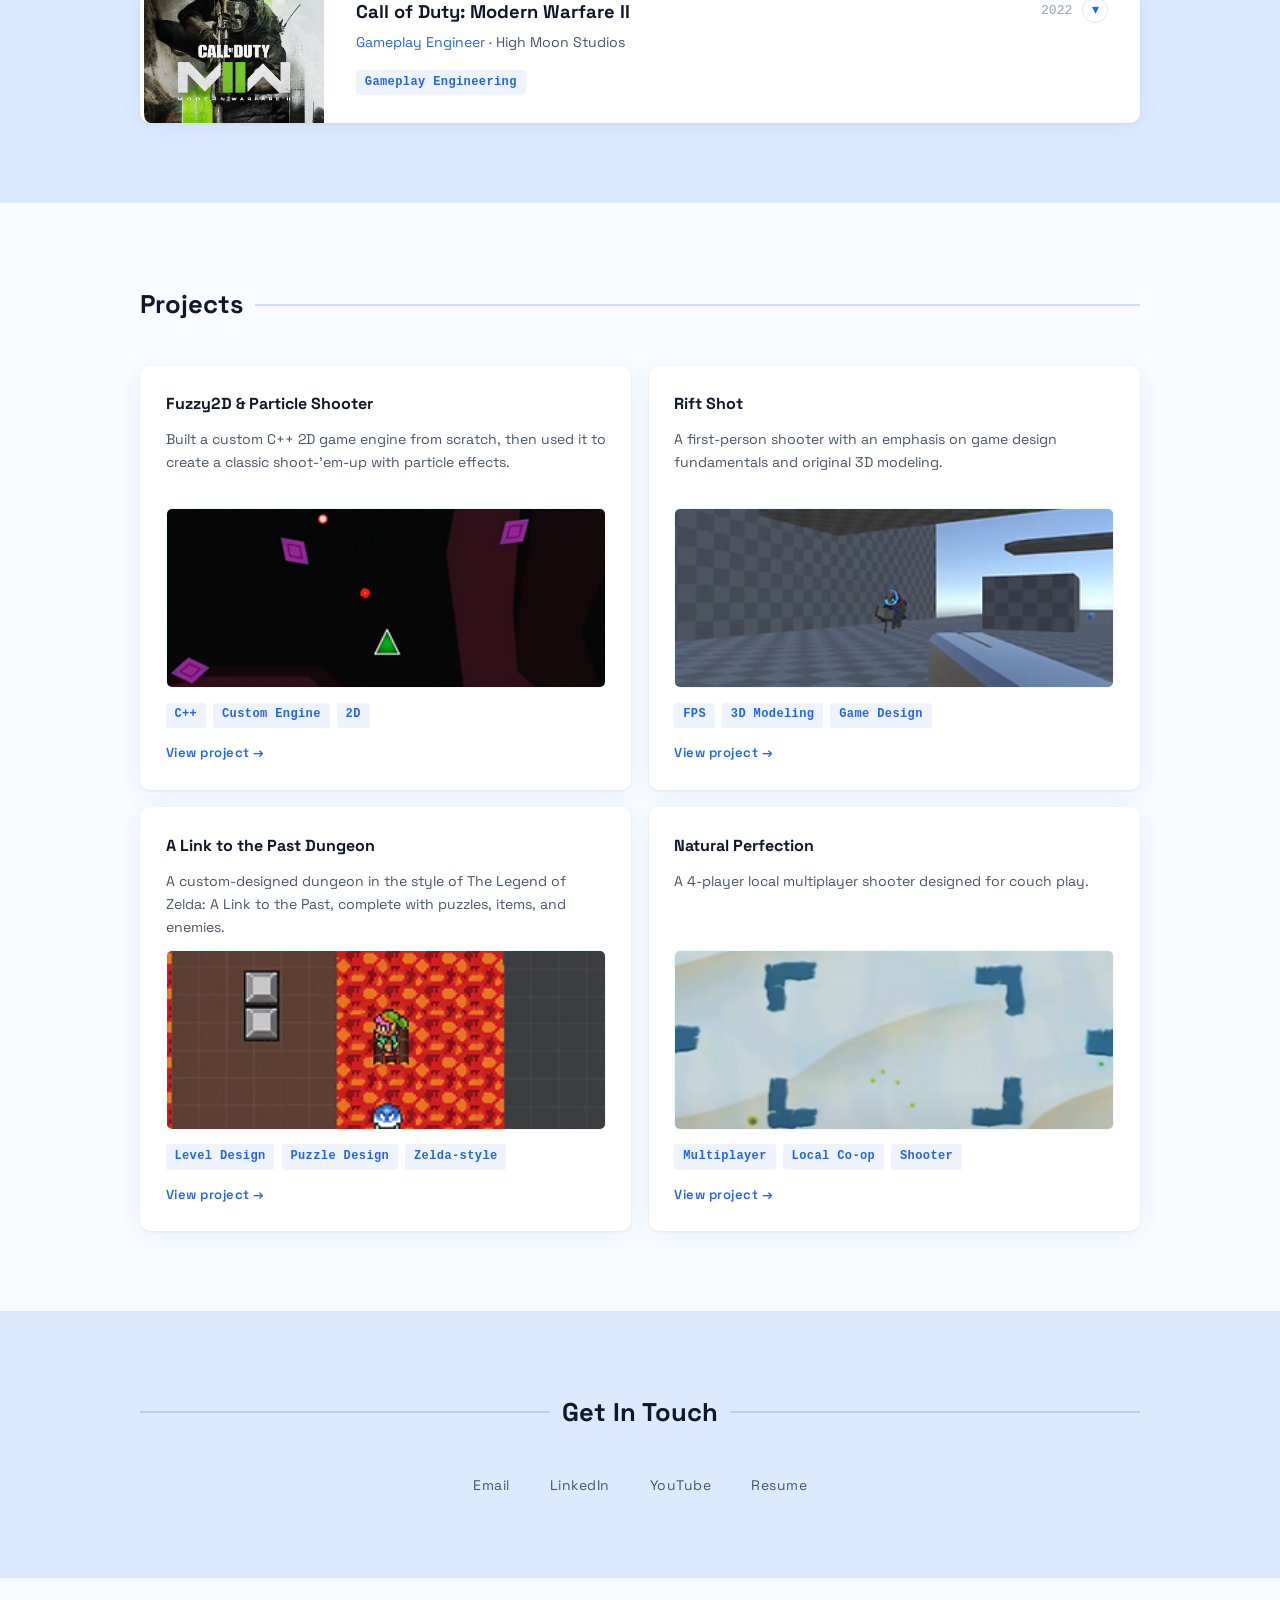
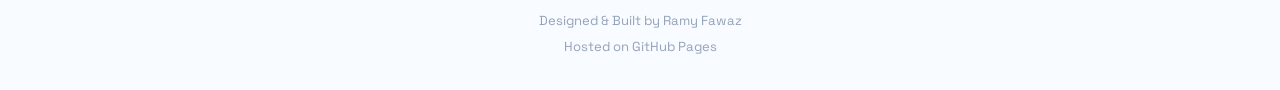
==== commit 10e6ba1e: "Project card improvements" ====
--- a/index.html
+++ b/index.html
@@ -38,7 +38,7 @@
         <h2 class="hero-tagline" id="hero-tagline"></h2>
         <p class="hero-bio" id="hero-bio"></p>
         <div class="hero-cta">
-          <a href="#projects" class="btn btn-primary">See My Work</a>
+          <a href="#experience" class="btn btn-primary">See My Work</a>
           <a href="#contact" class="btn btn-outline">Get In Touch</a>
         </div>
       </div>
--- a/style.css
+++ b/style.css
@@ -515,7 +515,7 @@
 /* ===== Projects ===== */
 .projects-grid {
   display: grid;
-  grid-template-columns: repeat(auto-fill, minmax(280px, 1fr));
+  grid-template-columns: repeat(2, 1fr);
   gap: 1.1rem;
 }
 
@@ -528,22 +528,14 @@
   gap: 0.65rem;
   box-shadow: var(--shadow);
   transition: transform var(--ease), box-shadow var(--ease);
+  text-decoration: none;
+  color: inherit;
+  cursor: pointer;
 }
 
 .project-card:hover {
   transform: translateY(-4px);
   box-shadow: var(--shadow-hover);
-}
-
-.project-top {
-  margin-bottom: 0.25rem;
-}
-
-.project-icon {
-  font-size: 1.75rem;
-  color: var(--accent);
-  line-height: 1;
-  opacity: 0.5;
 }
 
 .project-title {
@@ -556,11 +548,26 @@
   color: var(--text-muted);
   font-size: 0.88rem;
   line-height: 1.65;
-  flex: 1;
+  height: calc(3 * 1.65em);
+  overflow: hidden;
+}
+
+.project-card-image {
+  height: 180px;
+  border-radius: 6px;
+  overflow: hidden;
+  background: var(--bg);
+  border: 1px dashed rgba(100, 255, 218, 0.15);
+}
+
+.project-card-image img {
+  width: 100%;
+  height: 100%;
+  object-fit: cover;
+  display: block;
 }
 
 .project-tags {
-  margin-top: auto;
   padding-top: 0.25rem;
 }
 
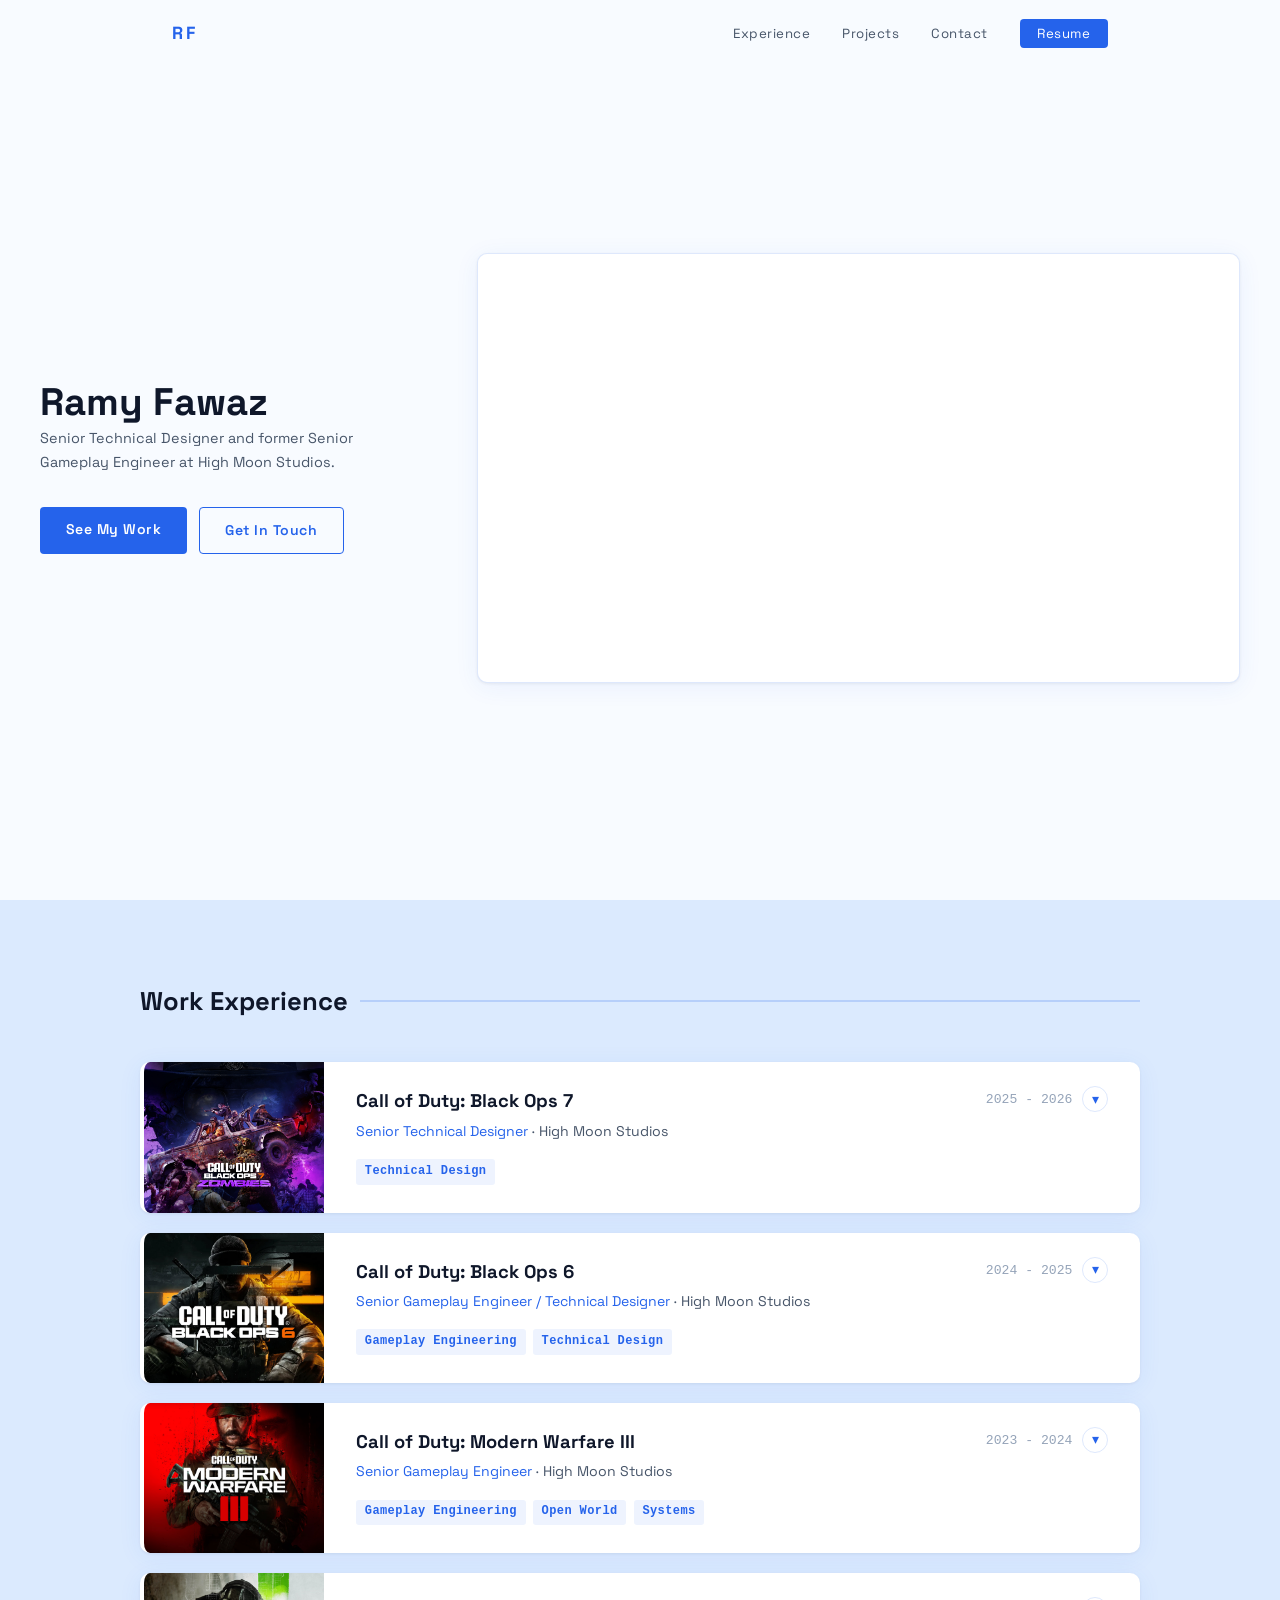
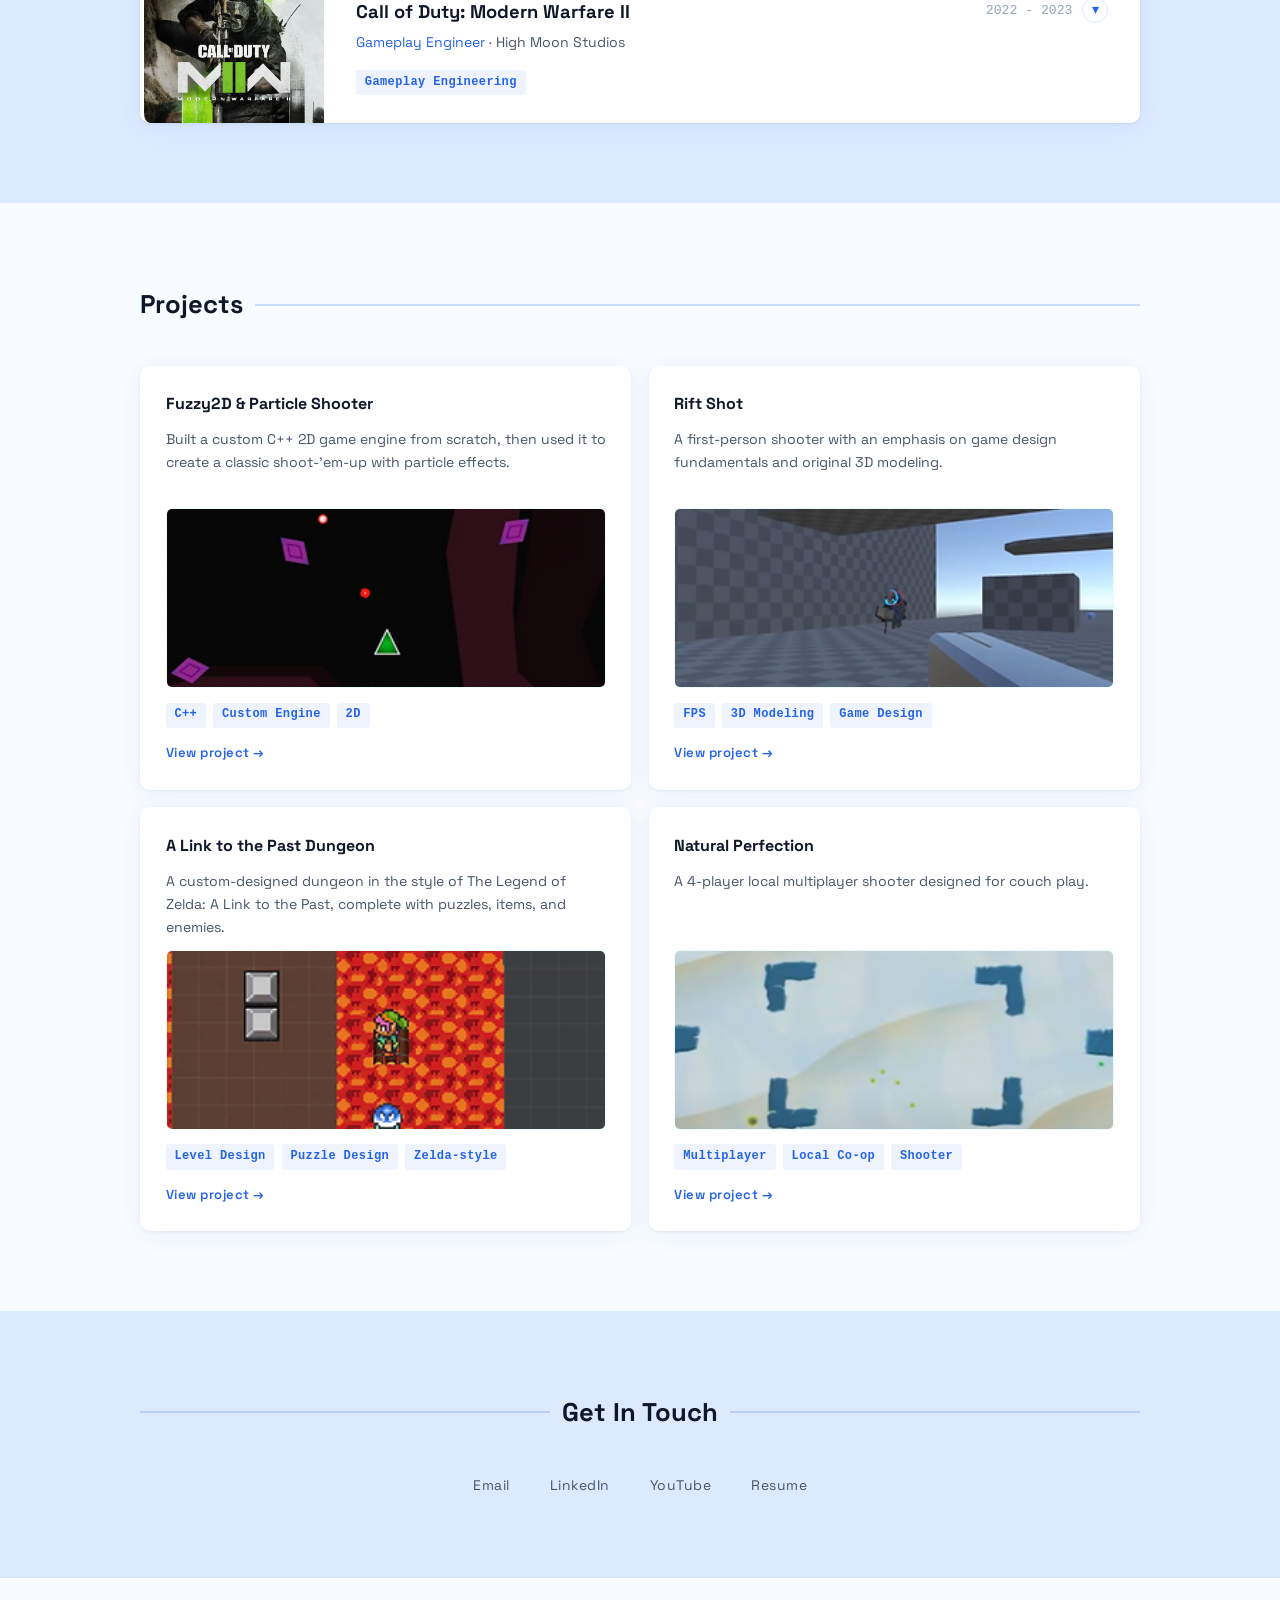
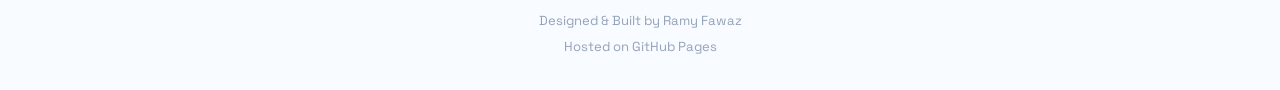
==== commit ebf43f60: "New highlight reel video embed" ====
--- a/index.html
+++ b/index.html
@@ -46,7 +46,7 @@
       <div class="hero-video-wrap">
         <div class="video-embed-wrap">
           <iframe
-            src="https://www.youtube.com/embed/9mqdk6py-Ig?autoplay=1&mute=1&loop=1&playlist=9mqdk6py-Ig&controls=0&rel=0&playsinline=1"
+            src="https://www.youtube.com/embed/uKayVqsKPKI?autoplay=1&mute=1&loop=1&playlist=uKayVqsKPKI&controls=0&rel=0&playsinline=1"
             allow="autoplay; encrypted-media"
             allowfullscreen
             frameborder="0"
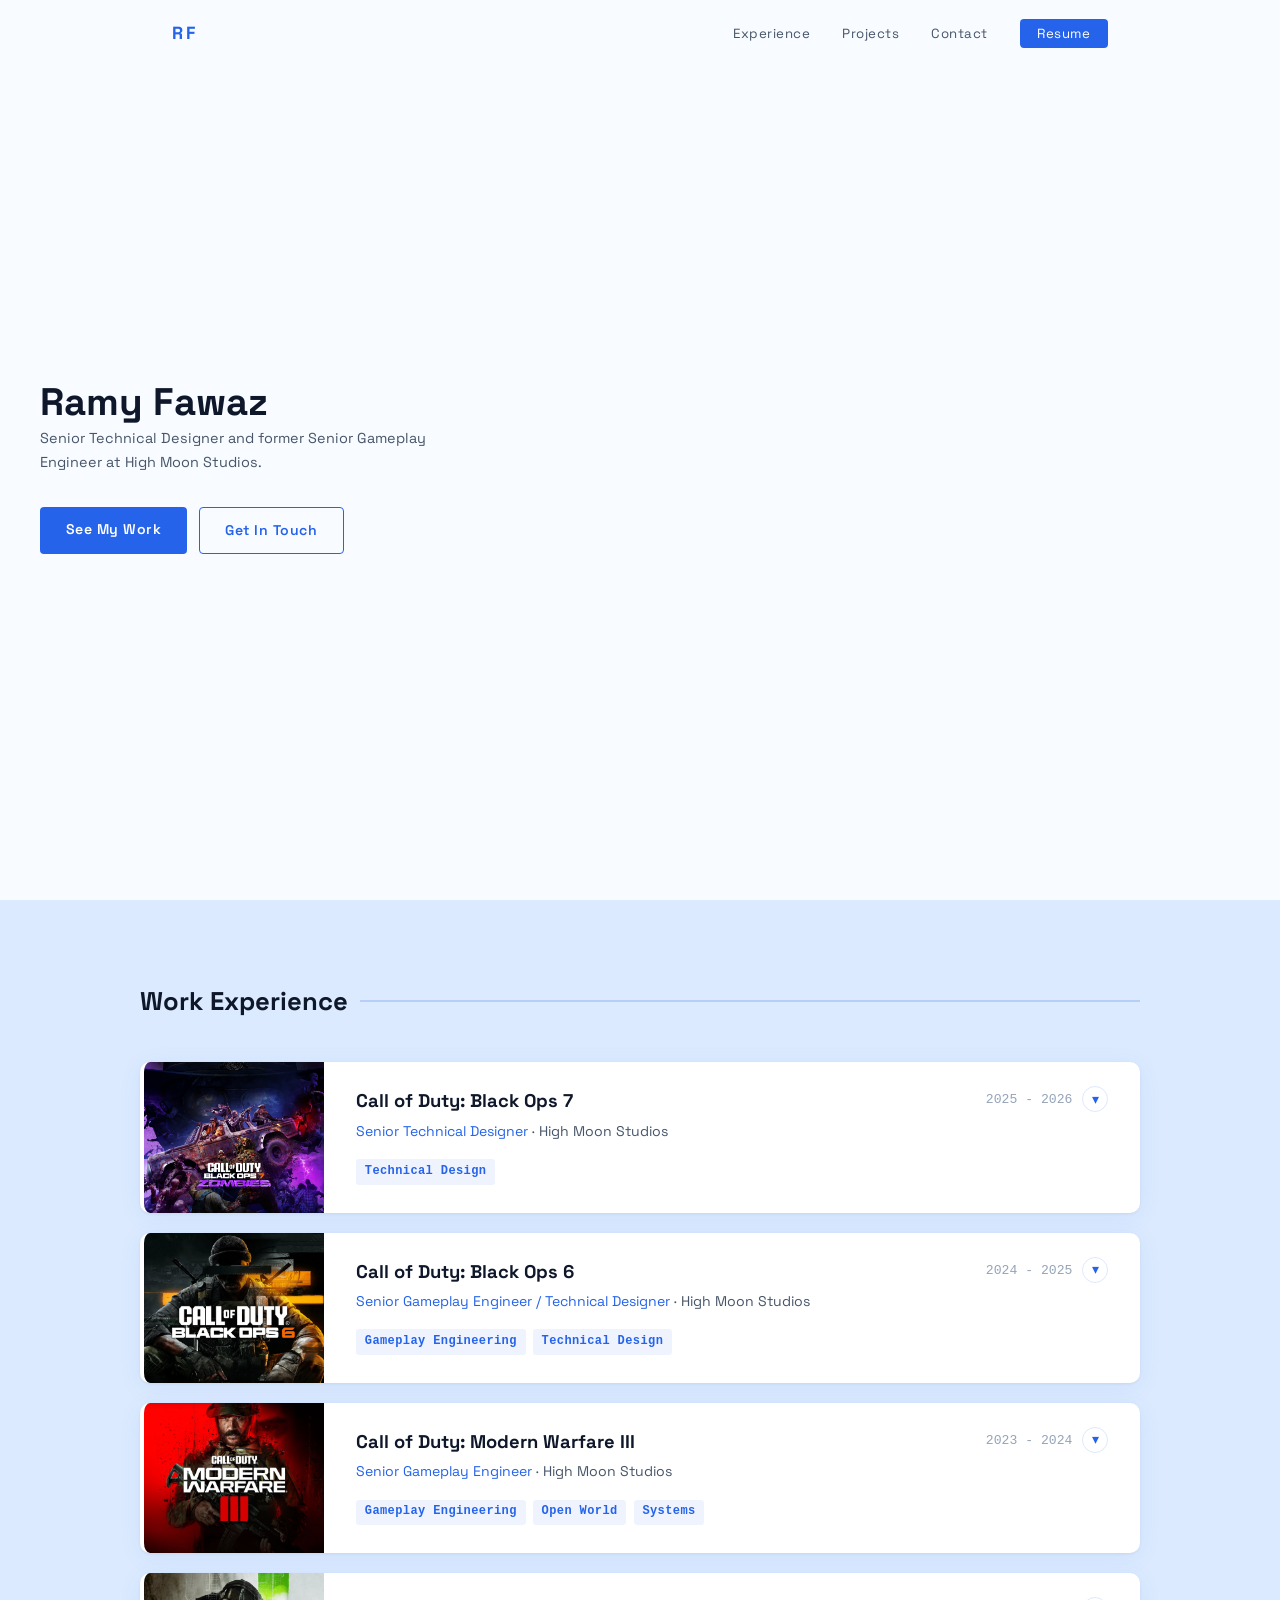
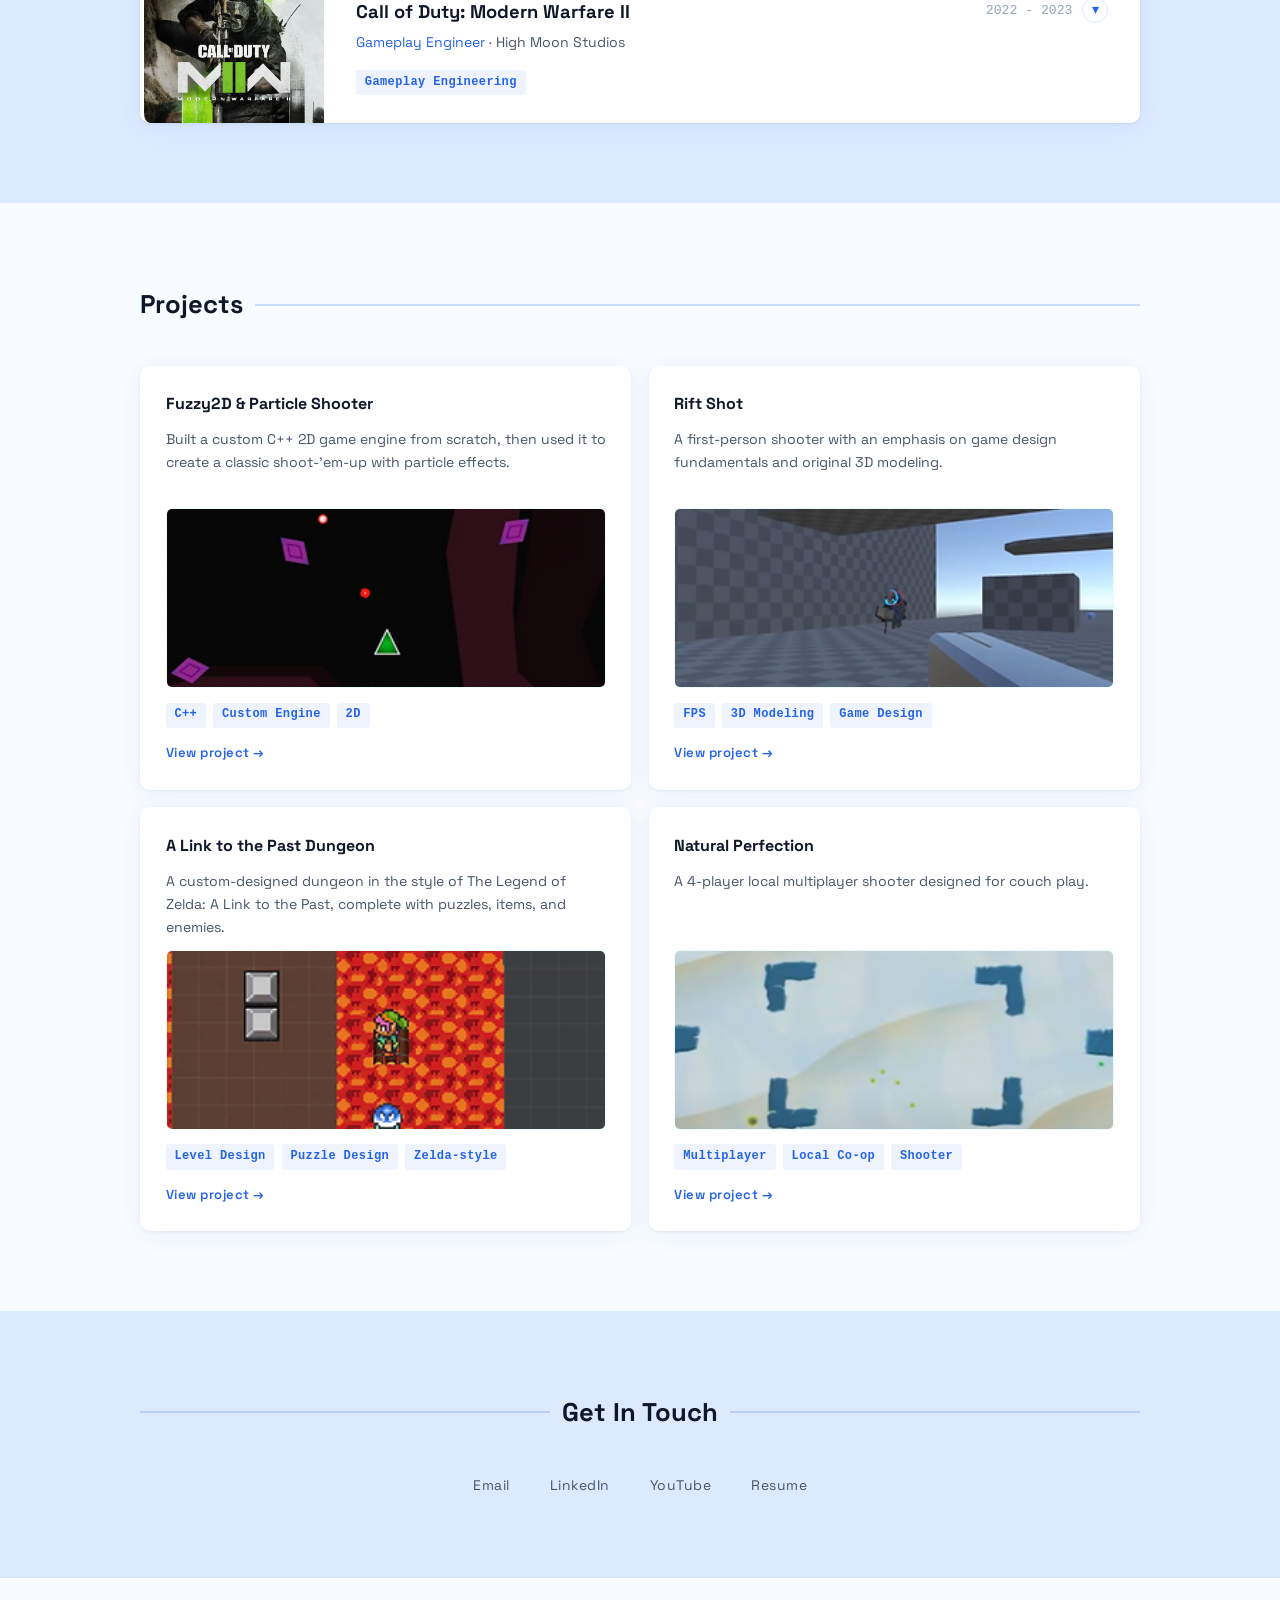
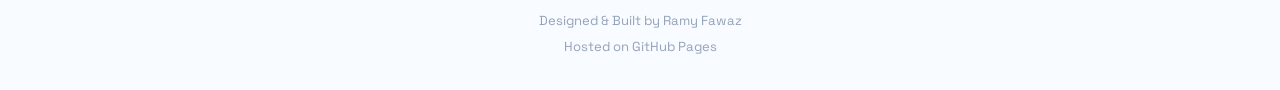
==== commit 63eebce8: "New layout for work experience cards" ====
--- a/index.html
+++ b/index.html
@@ -95,6 +95,11 @@
     <p class="footer-sub">Hosted on GitHub Pages</p>
   </footer>
 
+  <!-- Lightbox -->
+  <div id="lightbox" role="dialog" aria-modal="true" aria-label="Image preview">
+    <img id="lightbox-img" src="" alt="" />
+  </div>
+
   <script src="content.js"></script>
   <script src="script.js"></script>
 </body>
--- a/style.css
+++ b/style.css
@@ -125,18 +125,23 @@
   min-height: 100vh;
   display: flex;
   align-items: center;
-  padding: calc(var(--nav-h) + 3rem) 2rem 5rem;
+  padding: calc(var(--nav-h) + 3rem) 0 5rem;
   background: var(--bg);
+  overflow: hidden;
 }
 
 .hero-inner {
-  max-width: 1200px;
-  margin: 0 auto;
+  padding-left: max(2rem, calc(50vw - 600px));
   width: 100%;
   display: grid;
   grid-template-columns: 1fr 2fr;
   gap: 3.5rem;
   align-items: center;
+}
+
+.hero-text {
+  position: relative;
+  z-index: 1;
 }
 
 .hero-intro {
@@ -178,12 +183,34 @@
 
 /* Video panel */
 .hero-video-wrap {
-  border-radius: 10px;
   overflow: hidden;
-  border: 1px solid var(--border);
-  box-shadow: var(--shadow);
-  background: var(--bg-card);
+  position: relative;
   min-width: 0;
+  margin-left: -4.5rem;
+  /* L1: solid fill — restores full clean video beyond the dot zone
+     L2: dot pattern
+     L3: opacity envelope — controls how opaque the dots are across the edge
+     L2 intersect L3 = dots that fade in opacity; L1 added on top = full video beyond */
+  /* L1: solid fill — restores full clean video beyond the dot zone
+     L2: dot pattern
+     L3: opacity envelope — controls how opaque the dots are across the edge
+     L2 intersect L3 = dots that fade in opacity; L1 added on top = full video beyond */
+  /* L1: solid fill — restores full clean video beyond the dot zone
+     L2: dot pattern
+     L3: opacity envelope — controls how opaque the dots are across the edge
+     L2 intersect L3 = dots that fade in opacity; L1 added on top = full video beyond */
+  mask-image:
+    linear-gradient(to right, transparent 6%, black 20%),
+    radial-gradient(circle 1px at 2px 2px, black 100%, transparent 100%),
+    linear-gradient(to right, transparent 0%, black 16%);
+  mask-size: 100% 100%, 4px 4px, 100% 100%;
+  mask-composite: add, intersect, add;
+  -webkit-mask-image:
+    linear-gradient(to right, transparent 6%, black 20%),
+    radial-gradient(circle 1px at 2px 2px, black 100%, transparent 100%),
+    linear-gradient(to right, transparent 0%, black 16%);
+  -webkit-mask-size: 100% 100%, 4px 4px, 100% 100%;
+  -webkit-mask-composite: source-over, source-in, source-over;
 }
 
 .hero-video-wrap video {
@@ -466,7 +493,7 @@
 }
 
 .experience-card.expanded .exp-details {
-  max-height: 600px;
+  max-height: 1200px;
   opacity: 1;
   margin-bottom: 1.25rem;
 }
@@ -491,6 +518,78 @@
 .exp-details strong {
   color: var(--text-primary);
   font-weight: 600;
+}
+
+.exp-section {
+  margin-bottom: 1.5rem;
+}
+
+.exp-section:last-child {
+  margin-bottom: 0;
+}
+
+.exp-section-head {
+  display: flex;
+  align-items: center;
+  gap: 0.6rem;
+  margin-bottom: 0.85rem;
+}
+
+.exp-section-title {
+  font-size: 0.72rem;
+  font-weight: 700;
+  text-transform: uppercase;
+  letter-spacing: 1.5px;
+  color: var(--accent);
+  font-family: monospace;
+  white-space: nowrap;
+}
+
+.exp-section-head::after {
+  content: '';
+  display: block;
+  height: 1px;
+  background: var(--border);
+  flex: 1;
+}
+
+.exp-section-body {
+  display: grid;
+  grid-template-columns: 1fr 240px;
+  gap: 1.25rem;
+  align-items: start;
+}
+
+.exp-section-body ul {
+  display: flex;
+  flex-direction: column;
+}
+
+.exp-section-image {
+  border-radius: 6px;
+  overflow: hidden;
+  aspect-ratio: 16 / 9;
+  background: var(--bg-surface);
+  border: 1px dashed var(--border);
+  display: flex;
+  align-items: center;
+  justify-content: center;
+}
+
+.exp-section-image img {
+  width: 100%;
+  height: 100%;
+  object-fit: cover;
+  display: block;
+  cursor: zoom-in;
+}
+
+.exp-section-image span {
+  color: var(--text-dim);
+  font-size: 0.72rem;
+  font-family: monospace;
+  letter-spacing: 0.5px;
+  text-transform: uppercase;
 }
 
 .exp-tags,
@@ -650,6 +749,31 @@
 
 .footer-sub {
   margin-top: 0.3rem;
+}
+
+/* ===== Lightbox ===== */
+#lightbox {
+  display: none;
+  position: fixed;
+  inset: 0;
+  z-index: 1000;
+  background: rgba(0, 0, 0, 0.85);
+  align-items: center;
+  justify-content: center;
+  cursor: zoom-out;
+}
+
+#lightbox.open {
+  display: flex;
+}
+
+#lightbox-img {
+  max-width: 90vw;
+  max-height: 88vh;
+  border-radius: 6px;
+  box-shadow: 0 8px 48px rgba(0, 0, 0, 0.6);
+  object-fit: contain;
+  pointer-events: none;
 }
 
 /* ===== Project detail pages ===== */
@@ -830,6 +954,14 @@
   .hero-inner {
     grid-template-columns: 1fr;
     gap: 2rem;
+    padding-left: 1.5rem;
+    padding-right: 1.5rem;
+  }
+
+  .hero-video-wrap {
+    margin-left: 0;
+    mask-image: none;
+    -webkit-mask-image: none;
   }
 
   #hero {
@@ -869,6 +1001,14 @@
   .exp-keyart-placeholder span {
     writing-mode: horizontal-tb;
   }
+
+  .exp-section-body {
+    grid-template-columns: 1fr;
+  }
+
+  .exp-section-image {
+    width: 100%;
+  }
 }
 
 @media (max-width: 480px) {
